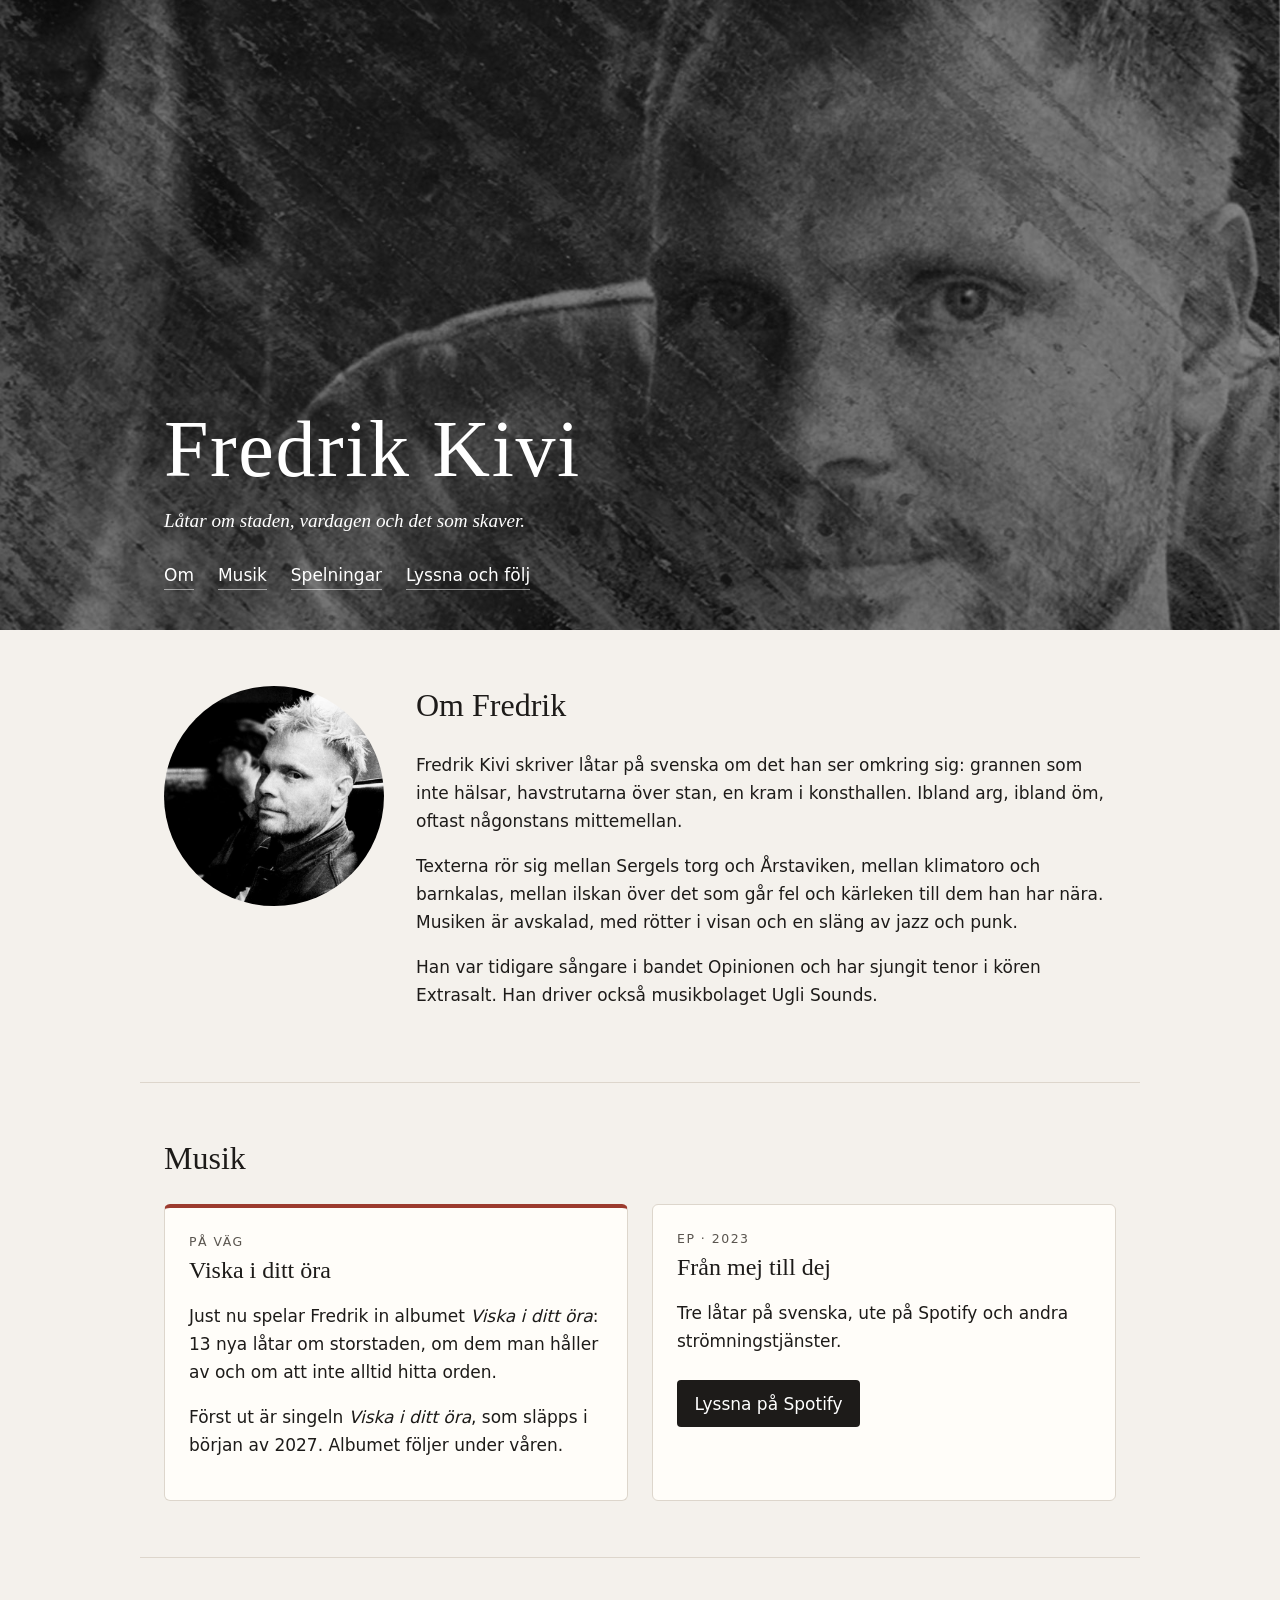
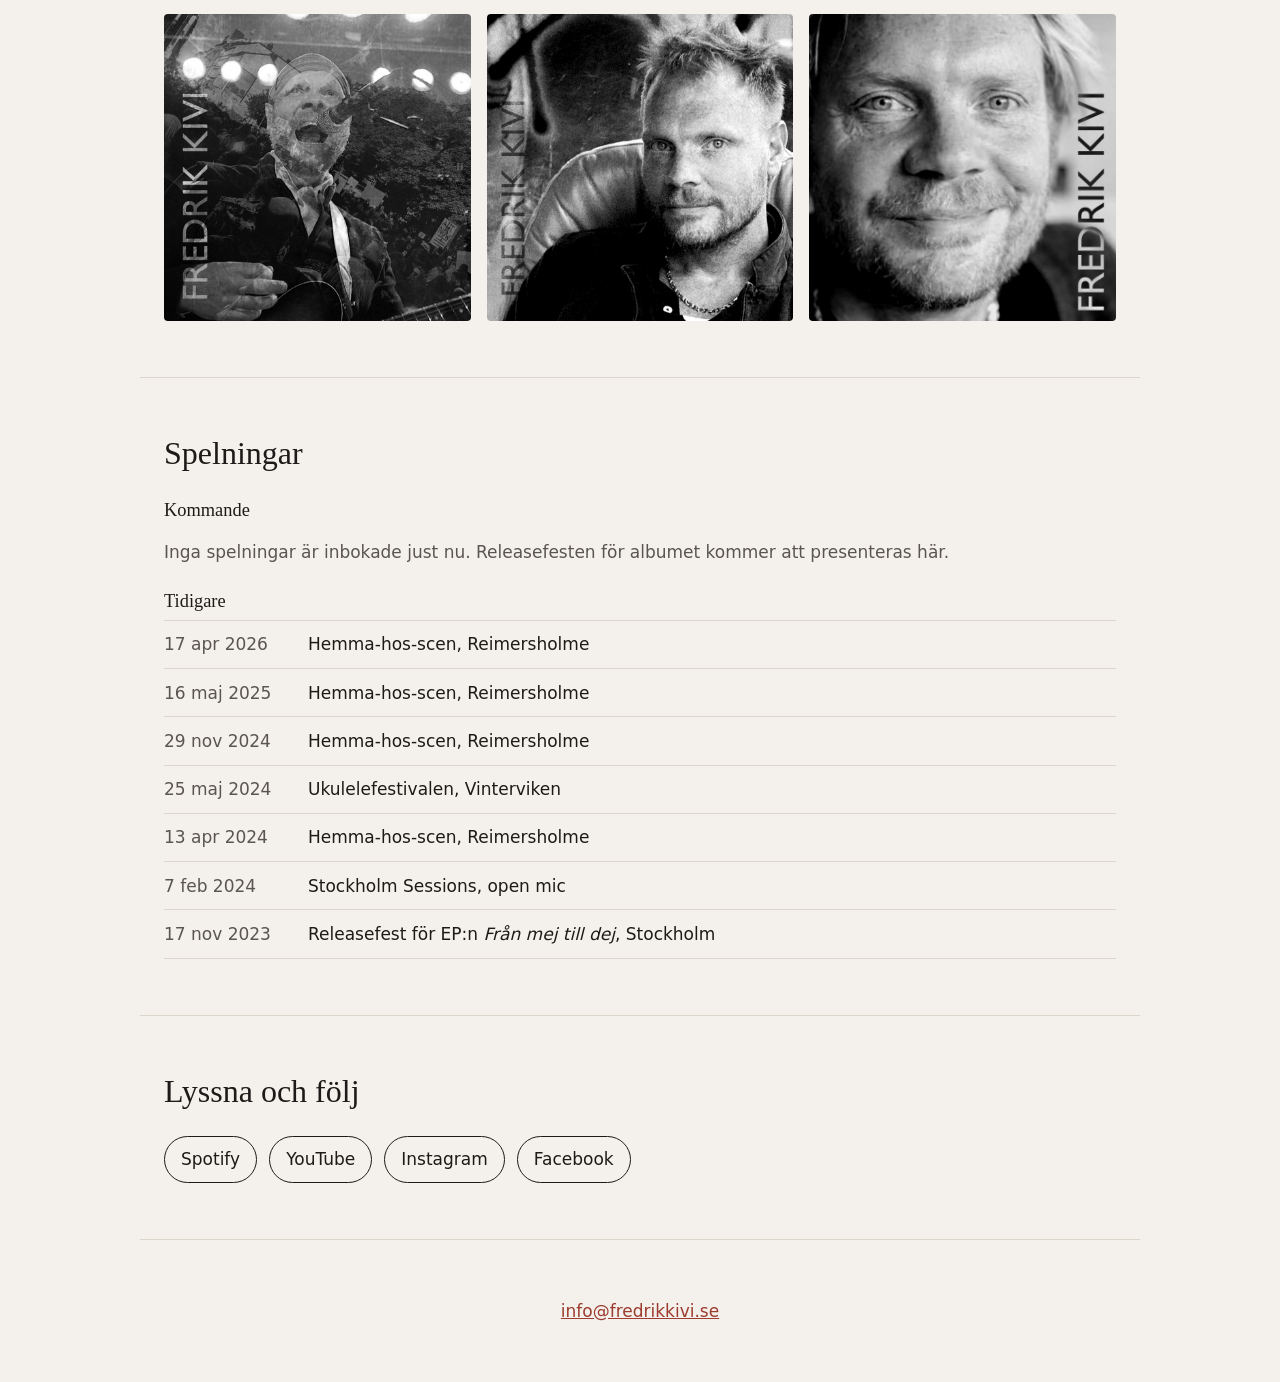
==== index.html @ 00a361bf "Lägg till tidigare spelningar Co-Authored-By: Claude Opus 5.5 <noreply@anthropic.com> Claude-Session" ====
<!DOCTYPE html>
<html lang="sv">
<head>
  <meta charset="utf-8">
  <meta name="viewport" content="width=device-width, initial-scale=1">
  <title>Fredrik Kivi – sångare och låtskrivare</title>
  <meta name="description" content="Fredrik Kivi skriver låtar på svenska om staden, vardagen och det som skaver. Avskalad musik med rötter i visan och en släng av jazz och punk.">
  <meta property="og:title" content="Fredrik Kivi">
  <meta property="og:description" content="Låtar om staden, vardagen och det som skaver.">
  <meta property="og:image" content="https://www.fredrikkivi.se/img/portratt.jpg">
  <meta property="og:url" content="https://www.fredrikkivi.se/">
  <link rel="icon" href="favicon.ico">
  <link rel="apple-touch-icon" href="apple-icon.png">
  <link rel="stylesheet" href="style.css">
</head>
<body>
  <a class="skip" href="#om">Hoppa till innehållet</a>

  <header class="hero">
    <img class="hero__bg" src="img/hero.jpg" alt="" aria-hidden="true">
    <div class="hero__inner">
      <h1>Fredrik Kivi</h1>
      <p class="hero__tag">Låtar om staden, vardagen och det som skaver.</p>
      <nav aria-label="Huvudmeny">
        <a href="#om">Om</a>
        <a href="#musik">Musik</a>
        <a href="#spelningar">Spelningar</a>
        <a href="#folj">Lyssna och följ</a>
      </nav>
    </div>
  </header>

  <main>
    <section id="om" class="section about">
      <img class="about__img" src="img/portratt.jpg" alt="Svartvitt porträtt av Fredrik Kivi som tittar in i kameran" width="600" height="600" loading="lazy">
      <div>
        <h2>Om Fredrik</h2>
        <p>Fredrik Kivi skriver låtar på svenska om det han ser omkring sig: grannen som inte hälsar, havstrutarna över stan, en kram i konsthallen. Ibland arg, ibland öm, oftast någonstans mittemellan.</p>
        <p>Texterna rör sig mellan Sergels torg och Årstaviken, mellan klimatoro och barnkalas, mellan ilskan över det som går fel och kärleken till dem han har nära. Musiken är avskalad, med rötter i visan och en släng av jazz och punk.</p>
        <p>Han var tidigare sångare i bandet Opinionen och har sjungit tenor i kören Extrasalt. Han driver också musikbolaget Ugli Sounds.</p>
      </div>
    </section>

    <section id="musik" class="section">
      <h2>Musik</h2>
      <div class="cards">
        <article class="card card--new">
          <p class="card__label">På väg</p>
          <h3>Viska i ditt öra</h3>
          <p>Just nu spelar Fredrik in albumet <em>Viska i ditt öra</em>: 13 nya låtar om storstaden, om dem man håller av och om att inte alltid hitta orden.</p>
          <p>Först ut är singeln <em>Viska i ditt öra</em>, som släpps i början av 2027. Albumet följer under våren.</p>
        </article>
        <article class="card">
          <p class="card__label">EP · 2023</p>
          <h3>Från mej till dej</h3>
          <p>Tre låtar på svenska, ute på Spotify och andra strömningstjänster.</p>
          <a class="button" href="https://open.spotify.com/artist/47bF5fHjrUDraprQSV0ZqG" rel="noopener">Lyssna på Spotify</a>
        </article>
      </div>
    </section>

    <section class="section gallery" aria-label="Bilder">
      <img src="img/live.jpg" alt="Fredrik Kivi sjunger och spelar gitarr på scen under strålkastare" loading="lazy">
      <img src="img/studio.jpg" alt="Fredrik Kivi sitter i en läderfåtölj och ler" loading="lazy">
      <img src="img/narbild.jpg" alt="Närbild av Fredrik Kivi som ler" loading="lazy">
    </section>

    <section id="spelningar" class="section">
      <h2>Spelningar</h2>
      <h3 class="gigs__heading">Kommande</h3>
      <p class="muted">Inga spelningar är inbokade just nu. Releasefesten för albumet kommer att presenteras här.</p>
      <h3 class="gigs__heading">Tidigare</h3>
      <ul class="gigs">
        <li><time datetime="2026-04-17">17 apr 2026</time><span>Hemma-hos-scen, Reimersholme</span></li>
        <li><time datetime="2025-05-16">16 maj 2025</time><span>Hemma-hos-scen, Reimersholme</span></li>
        <li><time datetime="2024-11-29">29 nov 2024</time><span>Hemma-hos-scen, Reimersholme</span></li>
        <li><time datetime="2024-05-25">25 maj 2024</time><span>Ukulelefestivalen, Vinterviken</span></li>
        <li><time datetime="2024-04-13">13 apr 2024</time><span>Hemma-hos-scen, Reimersholme</span></li>
        <li><time datetime="2024-02-07">7 feb 2024</time><span>Stockholm Sessions, open mic</span></li>
        <li><time datetime="2023-11-17">17 nov 2023</time><span>Releasefest för EP:n <em>Från mej till dej</em>, Stockholm</span></li>
      </ul>
    </section>

    <section id="folj" class="section">
      <h2>Lyssna och följ</h2>
      <ul class="links">
        <li><a href="https://open.spotify.com/artist/47bF5fHjrUDraprQSV0ZqG" rel="noopener">Spotify</a></li>
        <li><a href="https://www.youtube.com/@fredrikkivi" rel="noopener">YouTube</a></li>
        <li><a href="https://www.instagram.com/fredrikkiviofficiell/" rel="noopener">Instagram</a></li>
        <li><a href="https://www.facebook.com/fredrikkiviofficiell" rel="noopener">Facebook</a></li>
      </ul>
    </section>
  </main>

  <footer class="footer">
    <p><a href="mailto:info@fredrikkivi.se">info@fredrikkivi.se</a></p>
  </footer>
</body>
</html>
---- style.css ----
:root {
  --bg: #f4f1ec;
  --ink: #1d1b19;
  --muted: #5a554f;
  --accent: #9c3b2e;
  --card: #fffdf9;
  --line: #ddd6cc;
  --serif: Georgia, "Times New Roman", serif;
  --sans: system-ui, -apple-system, "Segoe UI", Roboto, sans-serif;
}

* { box-sizing: border-box; }

html { scroll-behavior: smooth; }

body {
  margin: 0;
  background: var(--bg);
  color: var(--ink);
  font-family: var(--sans);
  font-size: 1.0625rem;
  line-height: 1.65;
}

img { max-width: 100%; display: block; }

a { color: var(--accent); }
a:focus-visible { outline: 3px solid var(--accent); outline-offset: 3px; }

.skip {
  position: absolute;
  left: -999px;
}
.skip:focus { left: 1rem; top: 1rem; background: var(--card); padding: .5rem 1rem; z-index: 10; }

h1, h2, h3 { font-family: var(--serif); font-weight: normal; line-height: 1.2; }

/* Hero */
.hero {
  position: relative;
  min-height: 70vh;
  display: flex;
  align-items: flex-end;
  color: #fff;
  overflow: hidden;
  background: #222;
}
.hero__bg {
  position: absolute;
  inset: 0;
  width: 100%;
  height: 100%;
  object-fit: cover;
  object-position: 70% 30%;
  filter: grayscale(1) brightness(.55);
}
.hero__inner {
  position: relative;
  width: min(1000px, 100%);
  margin: 0 auto;
  padding: 3rem 1.5rem 2.5rem;
}
.hero h1 { font-size: clamp(2.6rem, 8vw, 5rem); margin: 0; letter-spacing: .02em; }
.hero__tag { font-family: var(--serif); font-style: italic; font-size: 1.2rem; max-width: 34rem; margin: .5rem 0 1.5rem; }
.hero nav { display: flex; flex-wrap: wrap; gap: .5rem 1.5rem; }
.hero nav a { color: #fff; text-decoration: none; border-bottom: 1px solid rgba(255,255,255,.5); }
.hero nav a:hover { border-color: #fff; }

/* Sections */
.section {
  width: min(1000px, 100%);
  margin: 0 auto;
  padding: 3.5rem 1.5rem;
  border-bottom: 1px solid var(--line);
}
.section h2 { font-size: 2rem; margin-top: 0; }

.about { display: grid; gap: 2rem; align-items: start; }
.about__img { width: 220px; height: auto; aspect-ratio: 1; object-fit: cover; border-radius: 50%; filter: grayscale(1); }
@media (min-width: 720px) {
  .about { grid-template-columns: 220px 1fr; }
}

.cards { display: grid; gap: 1.5rem; }
@media (min-width: 720px) { .cards { grid-template-columns: 1fr 1fr; } }
.card {
  background: var(--card);
  border: 1px solid var(--line);
  border-radius: 6px;
  padding: 1.5rem;
}
.card--new { border-top: 4px solid var(--accent); }
.card h3 { font-size: 1.5rem; margin: .2rem 0 .8rem; }
.card__label { text-transform: uppercase; letter-spacing: .12em; font-size: .78rem; color: var(--muted); margin: 0; }

.button {
  display: inline-block;
  margin-top: .5rem;
  padding: .6rem 1.1rem;
  background: var(--ink);
  color: #fff;
  text-decoration: none;
  border-radius: 4px;
}
.button:hover { background: var(--accent); }

.gallery { display: grid; grid-template-columns: repeat(auto-fit, minmax(220px, 1fr)); gap: 1rem; }
.gallery img { width: 100%; aspect-ratio: 1; object-fit: cover; filter: grayscale(1); border-radius: 4px; }

.muted { color: var(--muted); }

.gigs__heading { font-size: 1.15rem; margin: 1.5rem 0 .5rem; }
.gigs { list-style: none; padding: 0; margin: 0; }
.gigs li {
  display: grid;
  grid-template-columns: 8rem 1fr;
  gap: 1rem;
  padding: .6rem 0;
  border-top: 1px solid var(--line);
}
.gigs li:last-child { border-bottom: 1px solid var(--line); }
.gigs time { color: var(--muted); font-variant-numeric: tabular-nums; }
@media (max-width: 480px) {
  .gigs li { grid-template-columns: 1fr; gap: .1rem; }
}

.links { list-style: none; padding: 0; margin: 0; display: flex; flex-wrap: wrap; gap: .75rem; }
.links a {
  display: inline-block;
  padding: .5rem 1rem;
  border: 1px solid var(--ink);
  border-radius: 999px;
  color: var(--ink);
  text-decoration: none;
}
.links a:hover { background: var(--ink); color: #fff; }

.footer { text-align: center; padding: 2.5rem 1.5rem; color: var(--muted); }
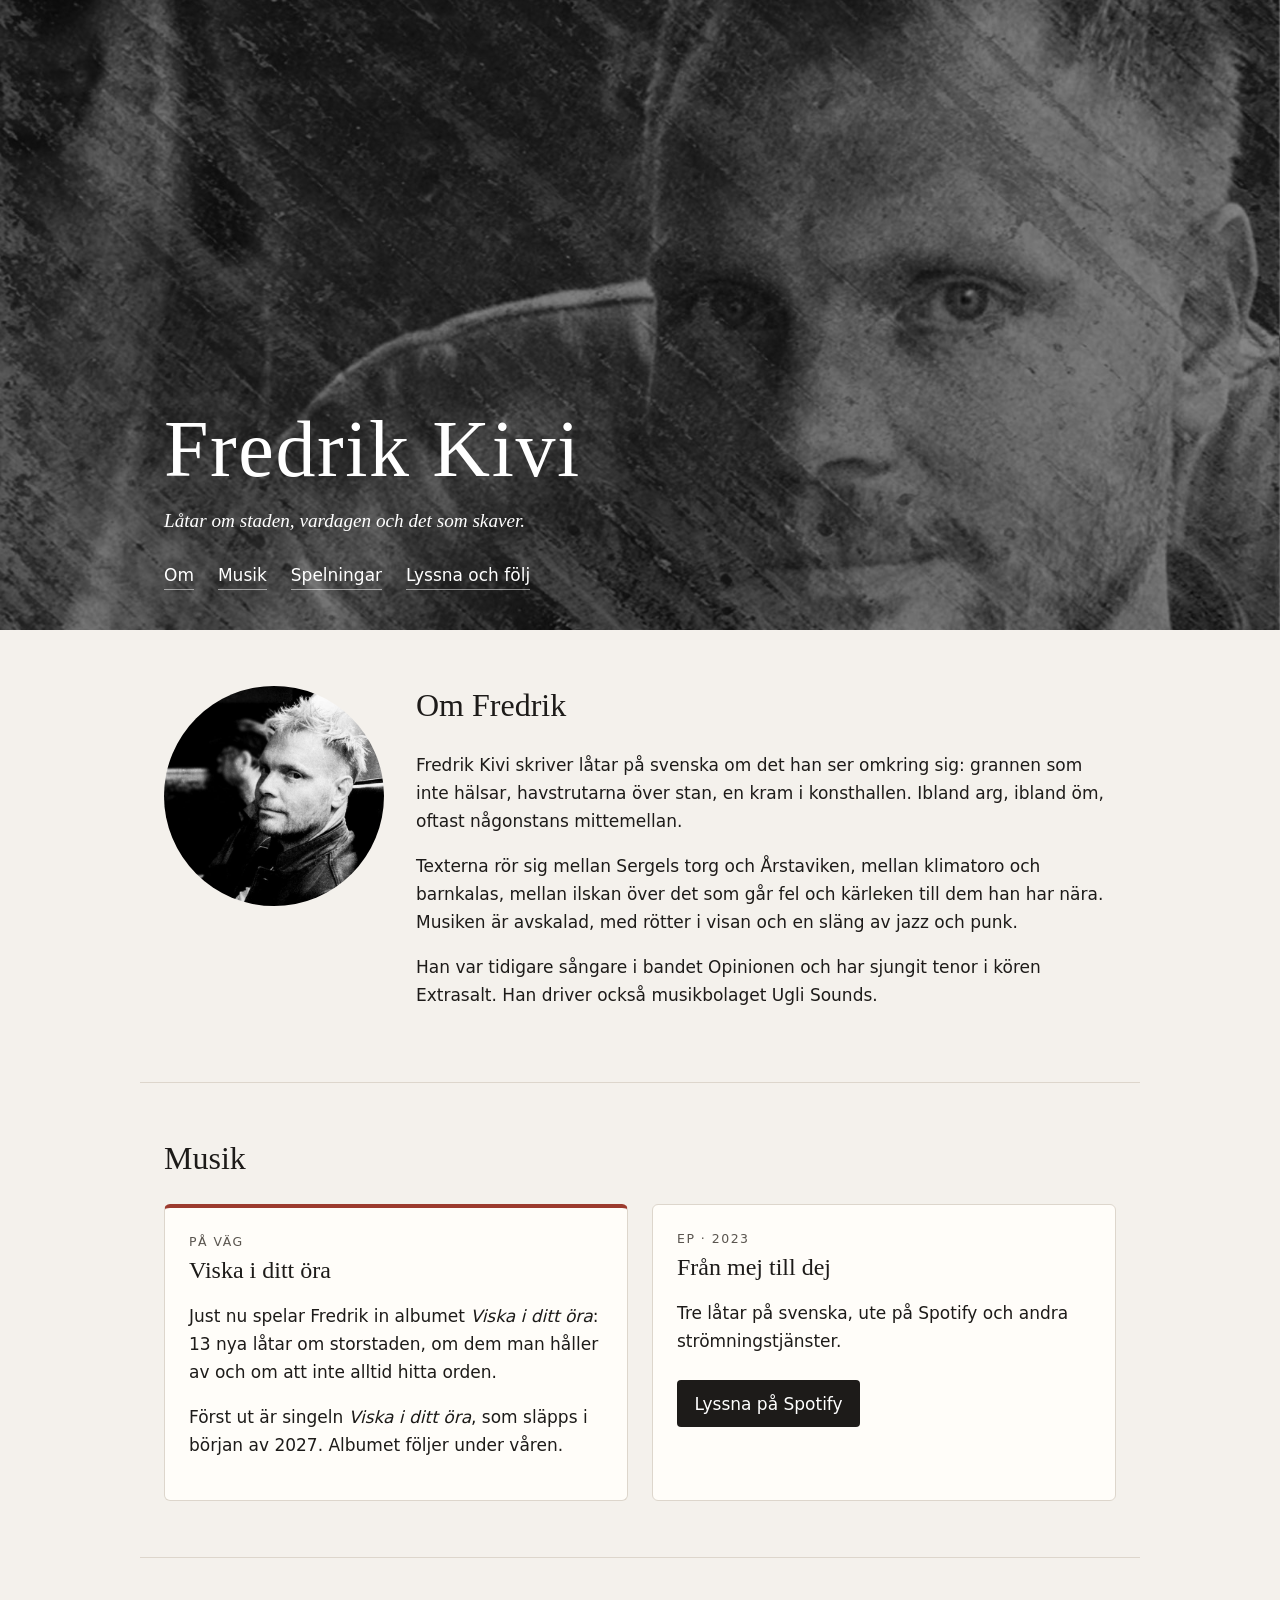
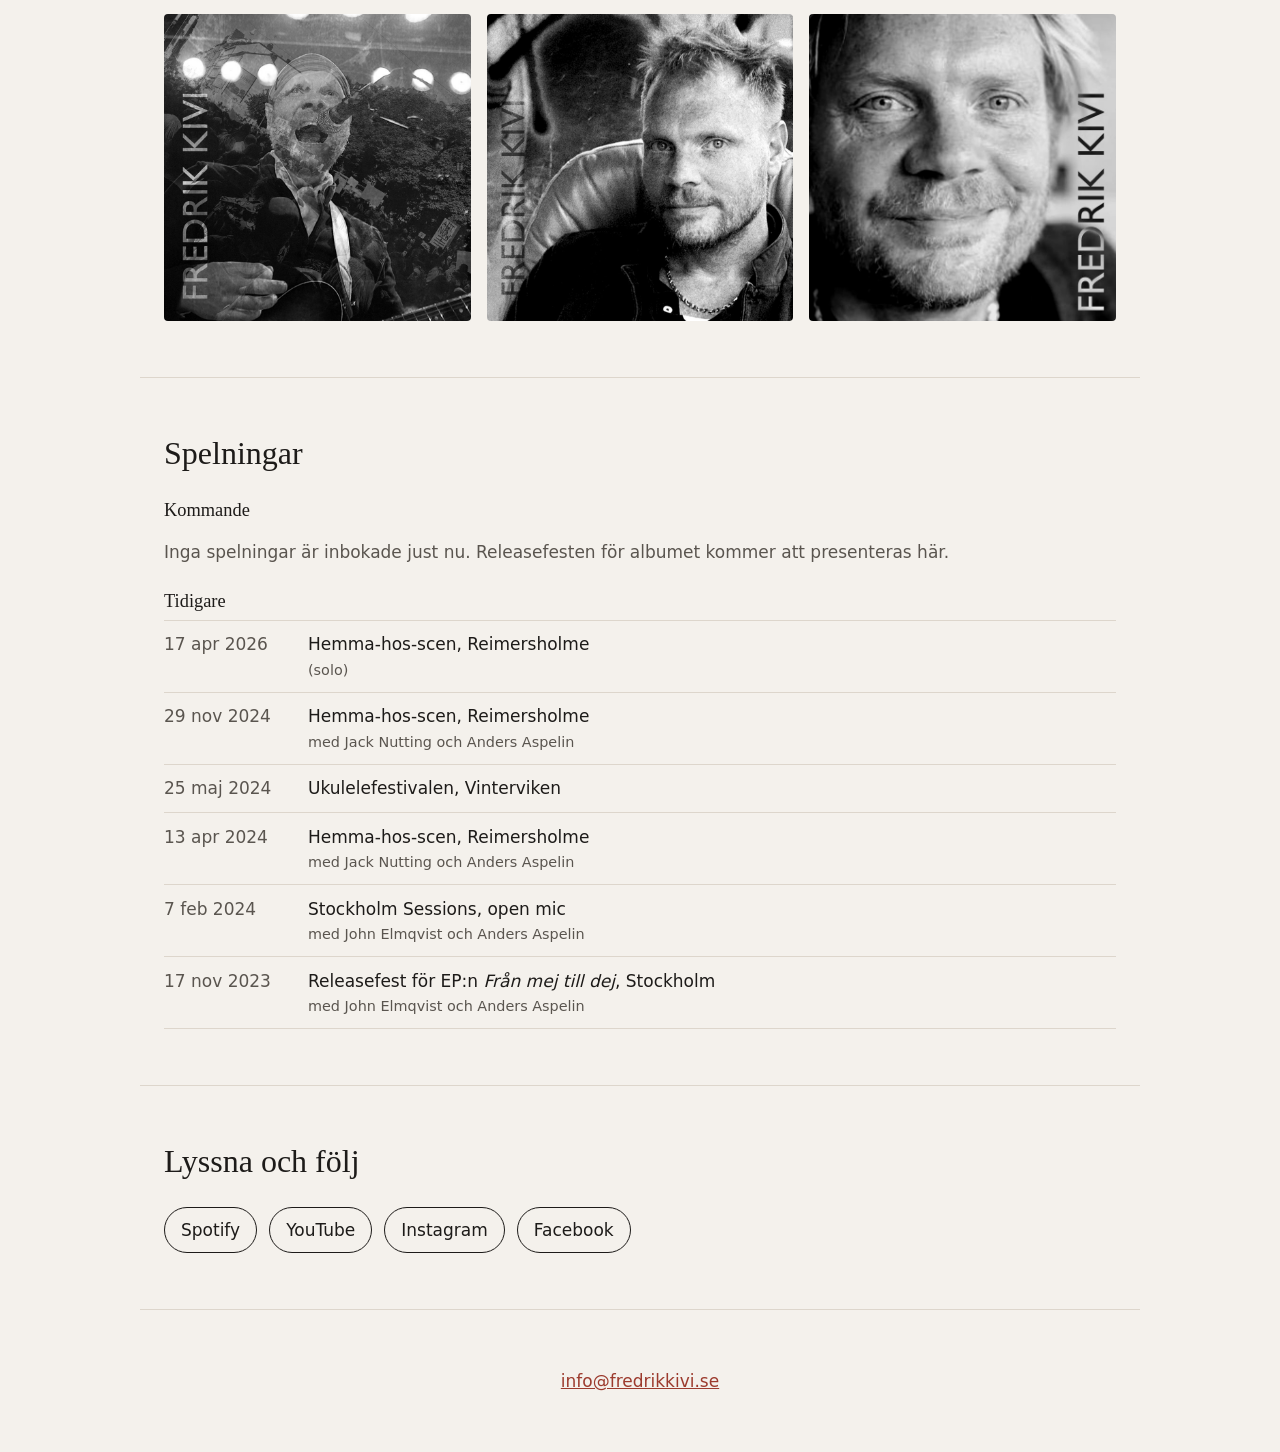
==== commit 847095b6: "Lägg till medverkande musiker och ta bort 16 maj 2025 Co-Authored-By: Claude Opus 5.5 <noreply@anthr" ====
--- a/index.html
+++ b/index.html
@@ -71,13 +71,12 @@
       <p class="muted">Inga spelningar är inbokade just nu. Releasefesten för albumet kommer att presenteras här.</p>
       <h3 class="gigs__heading">Tidigare</h3>
       <ul class="gigs">
-        <li><time datetime="2026-04-17">17 apr 2026</time><span>Hemma-hos-scen, Reimersholme</span></li>
-        <li><time datetime="2025-05-16">16 maj 2025</time><span>Hemma-hos-scen, Reimersholme</span></li>
-        <li><time datetime="2024-11-29">29 nov 2024</time><span>Hemma-hos-scen, Reimersholme</span></li>
+        <li><time datetime="2026-04-17">17 apr 2026</time><span>Hemma-hos-scen, Reimersholme <small>(solo)</small></span></li>
+        <li><time datetime="2024-11-29">29 nov 2024</time><span>Hemma-hos-scen, Reimersholme <small>med Jack Nutting och Anders Aspelin</small></span></li>
         <li><time datetime="2024-05-25">25 maj 2024</time><span>Ukulelefestivalen, Vinterviken</span></li>
-        <li><time datetime="2024-04-13">13 apr 2024</time><span>Hemma-hos-scen, Reimersholme</span></li>
-        <li><time datetime="2024-02-07">7 feb 2024</time><span>Stockholm Sessions, open mic</span></li>
-        <li><time datetime="2023-11-17">17 nov 2023</time><span>Releasefest för EP:n <em>Från mej till dej</em>, Stockholm</span></li>
+        <li><time datetime="2024-04-13">13 apr 2024</time><span>Hemma-hos-scen, Reimersholme <small>med Jack Nutting och Anders Aspelin</small></span></li>
+        <li><time datetime="2024-02-07">7 feb 2024</time><span>Stockholm Sessions, open mic <small>med John Elmqvist och Anders Aspelin</small></span></li>
+        <li><time datetime="2023-11-17">17 nov 2023</time><span>Releasefest för EP:n <em>Från mej till dej</em>, Stockholm <small>med John Elmqvist och Anders Aspelin</small></span></li>
       </ul>
     </section>
 
--- a/style.css
+++ b/style.css
@@ -136,3 +136,4 @@
 .links a:hover { background: var(--ink); color: #fff; }
 
 .footer { text-align: center; padding: 2.5rem 1.5rem; color: var(--muted); }
+.gigs small { display: block; color: var(--muted); font-size: .9rem; }
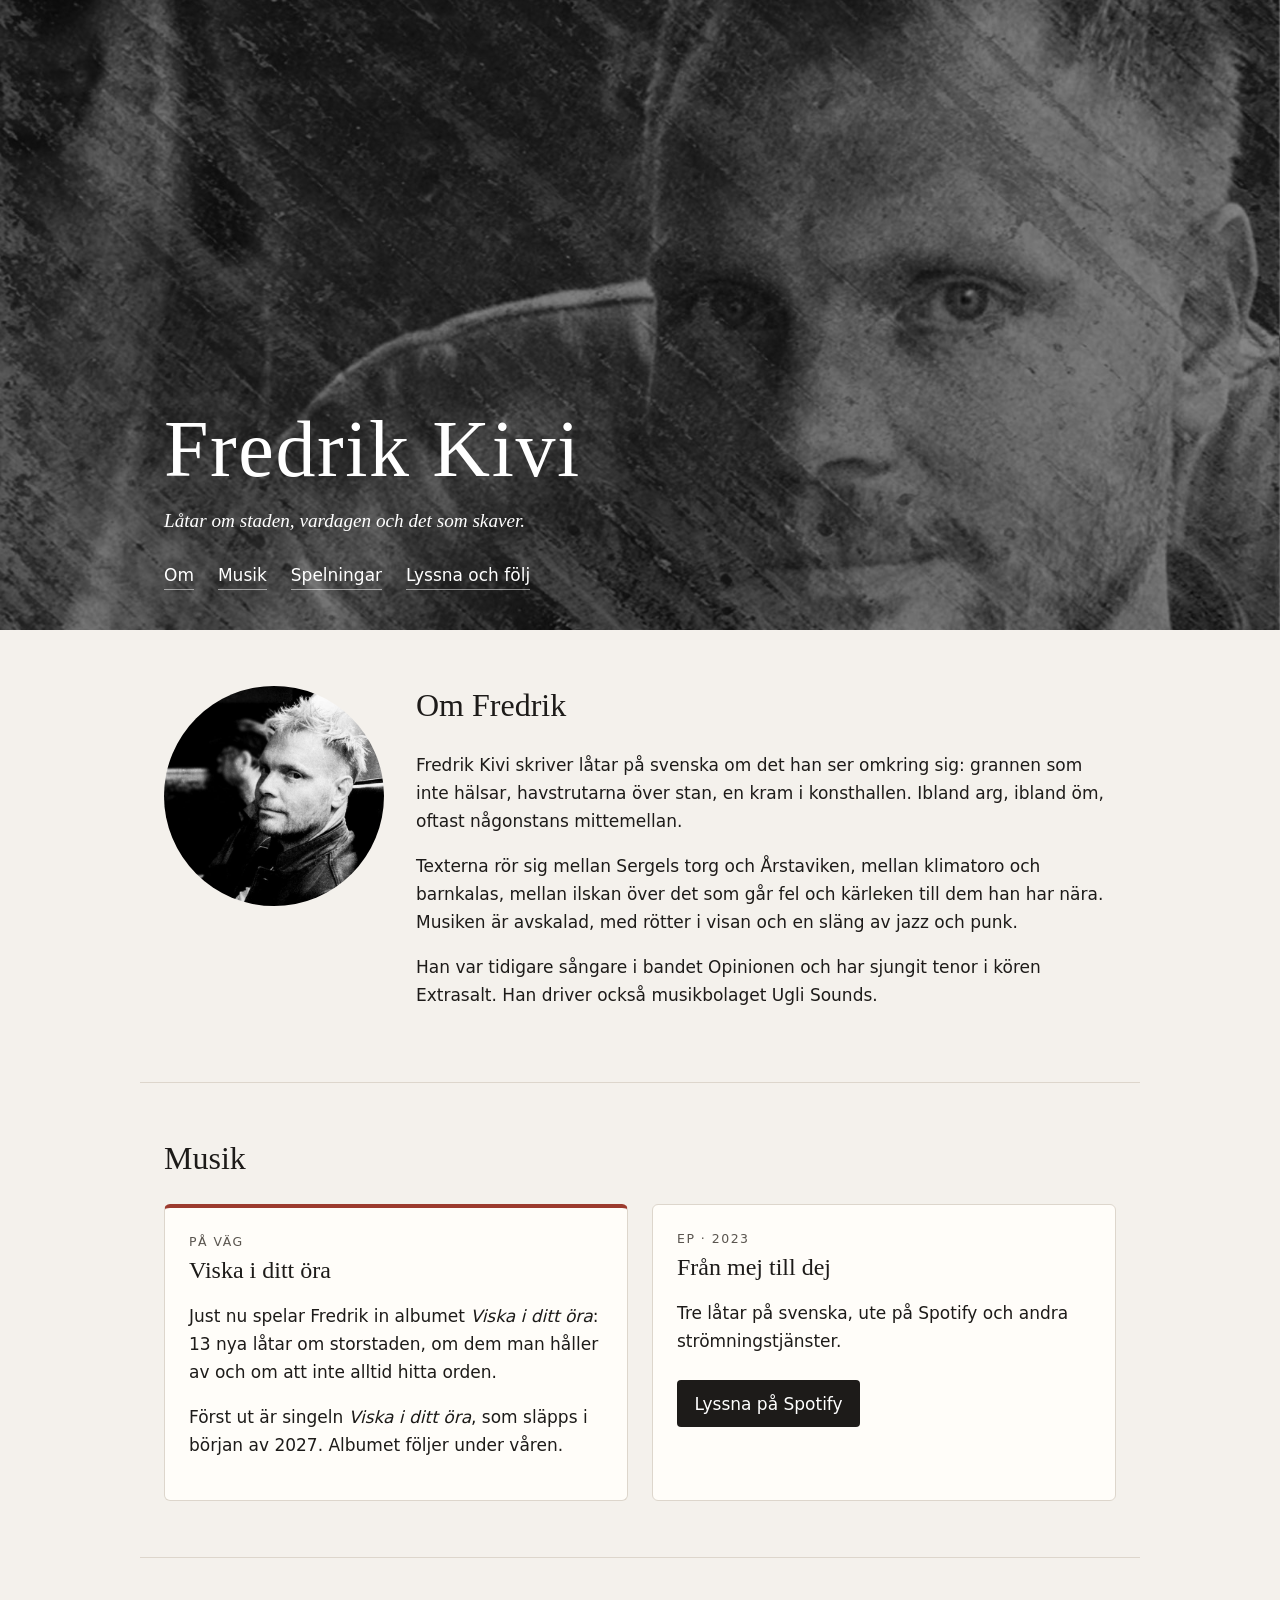
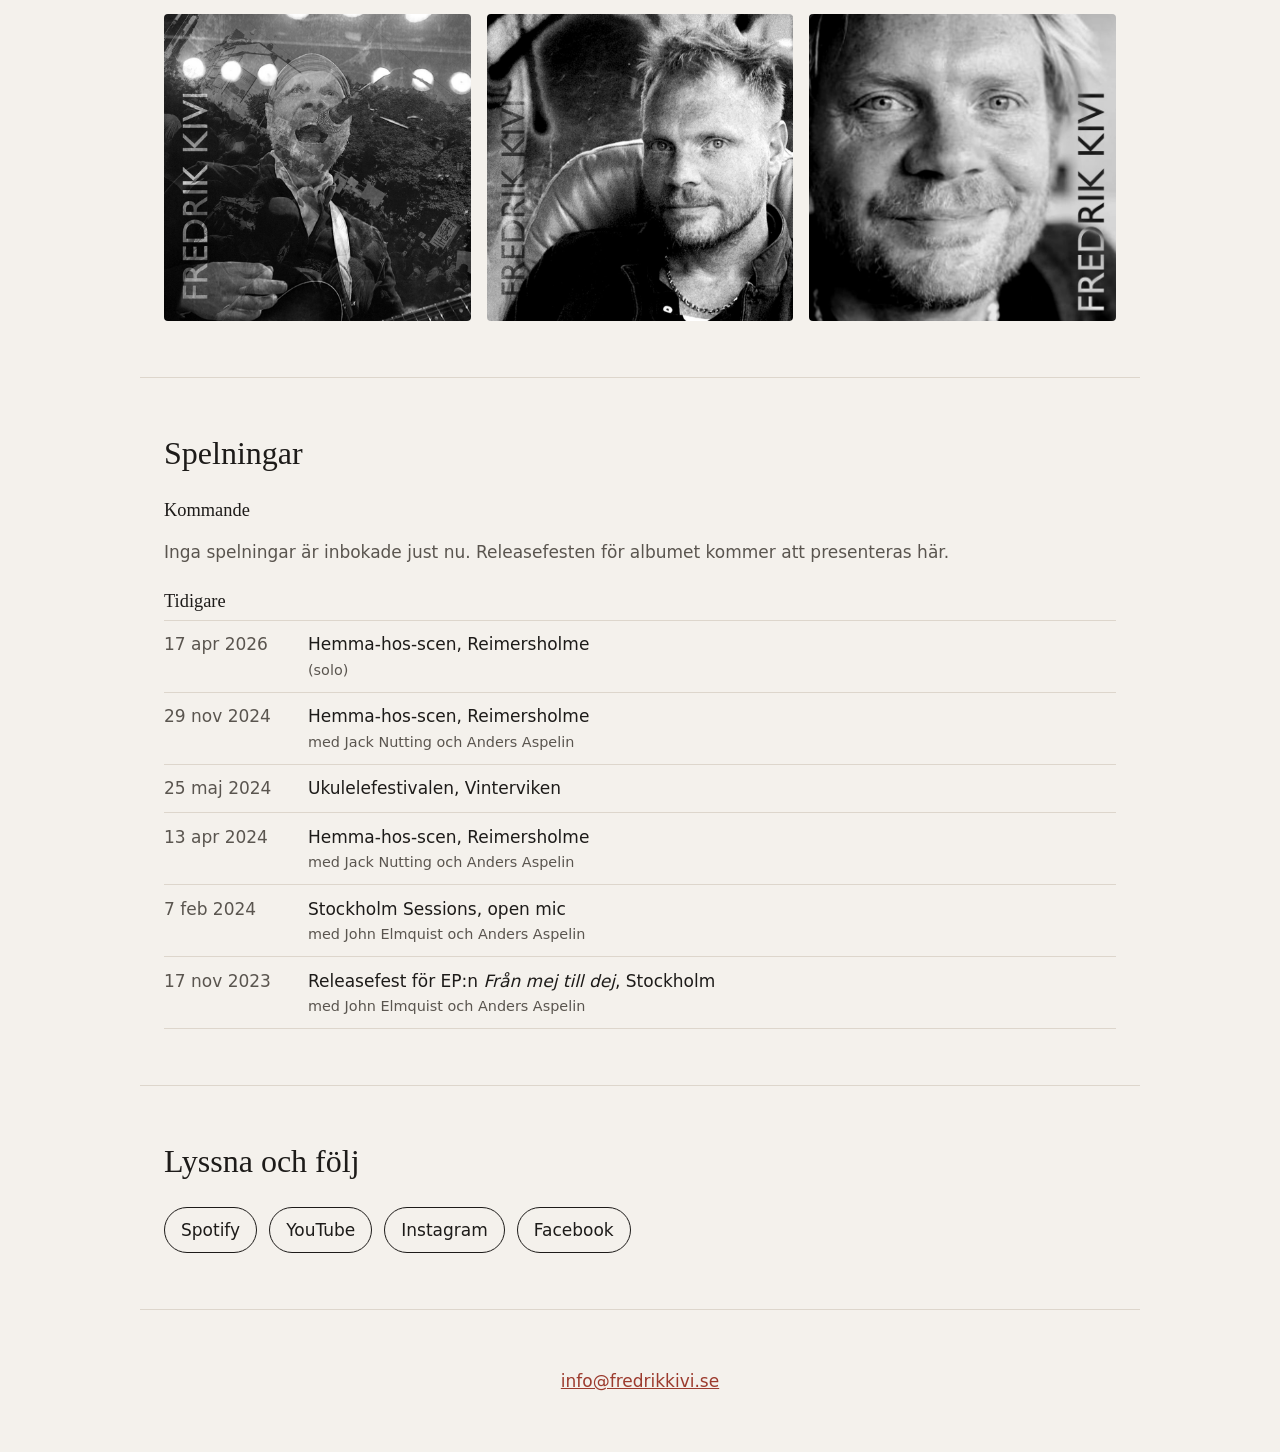
==== commit f558b3cc: "Rätta stavningen till John Elmquist Co-Authored-By: Claude Opus 5.5 <noreply@anthropic.com> Claude-S" ====
--- a/index.html
+++ b/index.html
@@ -75,8 +75,8 @@
         <li><time datetime="2024-11-29">29 nov 2024</time><span>Hemma-hos-scen, Reimersholme <small>med Jack Nutting och Anders Aspelin</small></span></li>
         <li><time datetime="2024-05-25">25 maj 2024</time><span>Ukulelefestivalen, Vinterviken</span></li>
         <li><time datetime="2024-04-13">13 apr 2024</time><span>Hemma-hos-scen, Reimersholme <small>med Jack Nutting och Anders Aspelin</small></span></li>
-        <li><time datetime="2024-02-07">7 feb 2024</time><span>Stockholm Sessions, open mic <small>med John Elmqvist och Anders Aspelin</small></span></li>
-        <li><time datetime="2023-11-17">17 nov 2023</time><span>Releasefest för EP:n <em>Från mej till dej</em>, Stockholm <small>med John Elmqvist och Anders Aspelin</small></span></li>
+        <li><time datetime="2024-02-07">7 feb 2024</time><span>Stockholm Sessions, open mic <small>med John Elmquist och Anders Aspelin</small></span></li>
+        <li><time datetime="2023-11-17">17 nov 2023</time><span>Releasefest för EP:n <em>Från mej till dej</em>, Stockholm <small>med John Elmquist och Anders Aspelin</small></span></li>
       </ul>
     </section>
 
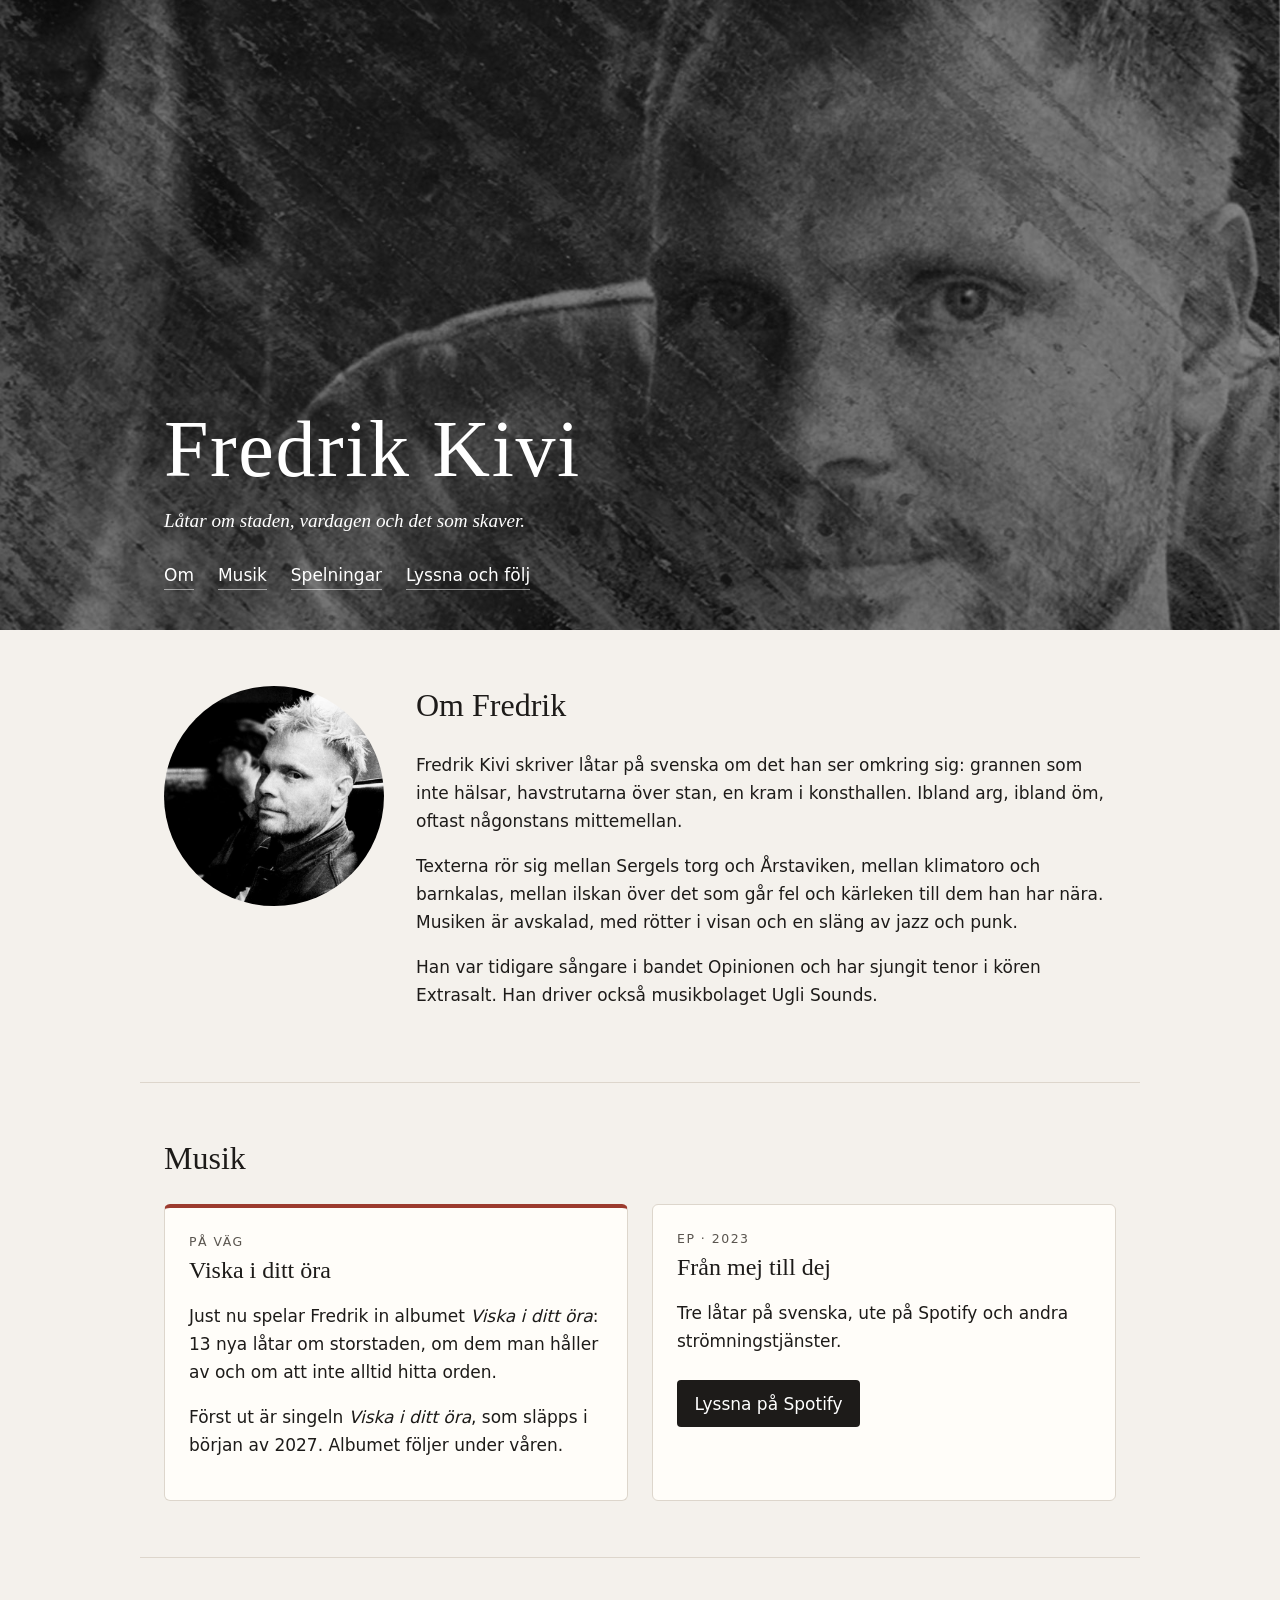
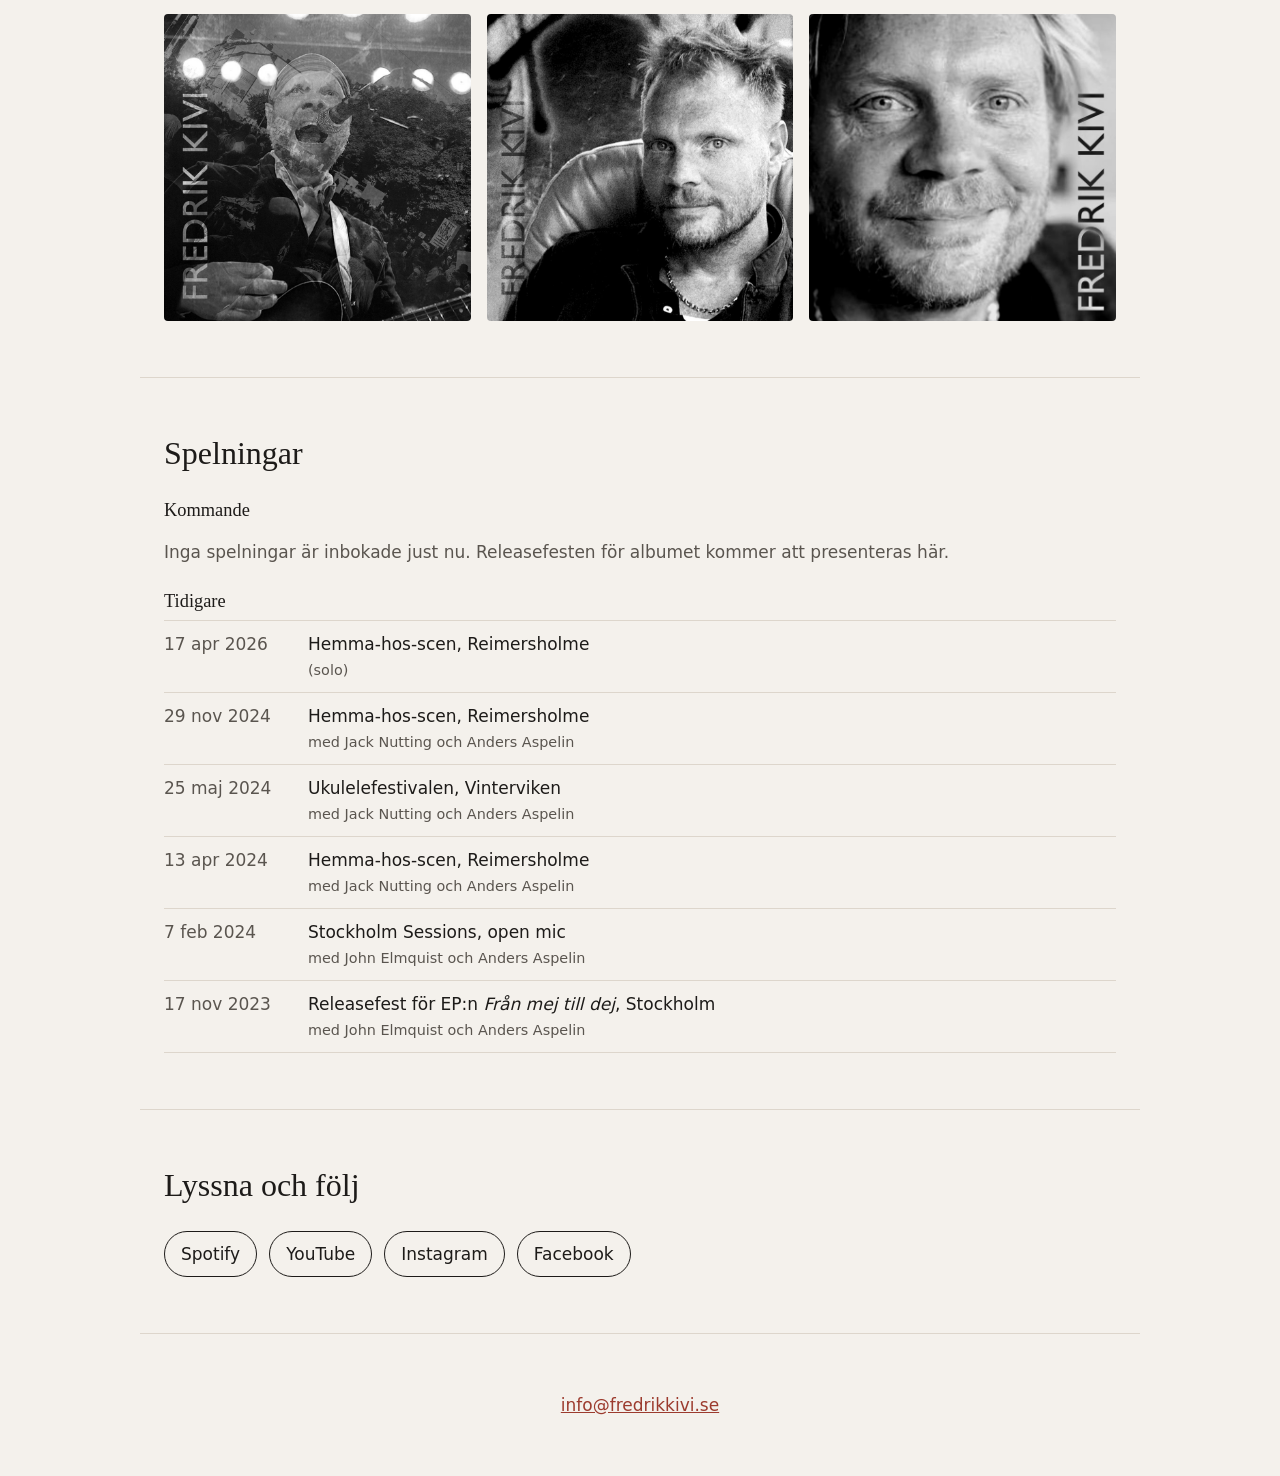
==== commit 57314d24: "Lägg till medverkande på Ukulelefestivalen Co-Authored-By: Claude Opus 5.5 <noreply@anthropic.com> C" ====
--- a/index.html
+++ b/index.html
@@ -73,7 +73,7 @@
       <ul class="gigs">
         <li><time datetime="2026-04-17">17 apr 2026</time><span>Hemma-hos-scen, Reimersholme <small>(solo)</small></span></li>
         <li><time datetime="2024-11-29">29 nov 2024</time><span>Hemma-hos-scen, Reimersholme <small>med Jack Nutting och Anders Aspelin</small></span></li>
-        <li><time datetime="2024-05-25">25 maj 2024</time><span>Ukulelefestivalen, Vinterviken</span></li>
+        <li><time datetime="2024-05-25">25 maj 2024</time><span>Ukulelefestivalen, Vinterviken <small>med Jack Nutting och Anders Aspelin</small></span></li>
         <li><time datetime="2024-04-13">13 apr 2024</time><span>Hemma-hos-scen, Reimersholme <small>med Jack Nutting och Anders Aspelin</small></span></li>
         <li><time datetime="2024-02-07">7 feb 2024</time><span>Stockholm Sessions, open mic <small>med John Elmquist och Anders Aspelin</small></span></li>
         <li><time datetime="2023-11-17">17 nov 2023</time><span>Releasefest för EP:n <em>Från mej till dej</em>, Stockholm <small>med John Elmquist och Anders Aspelin</small></span></li>
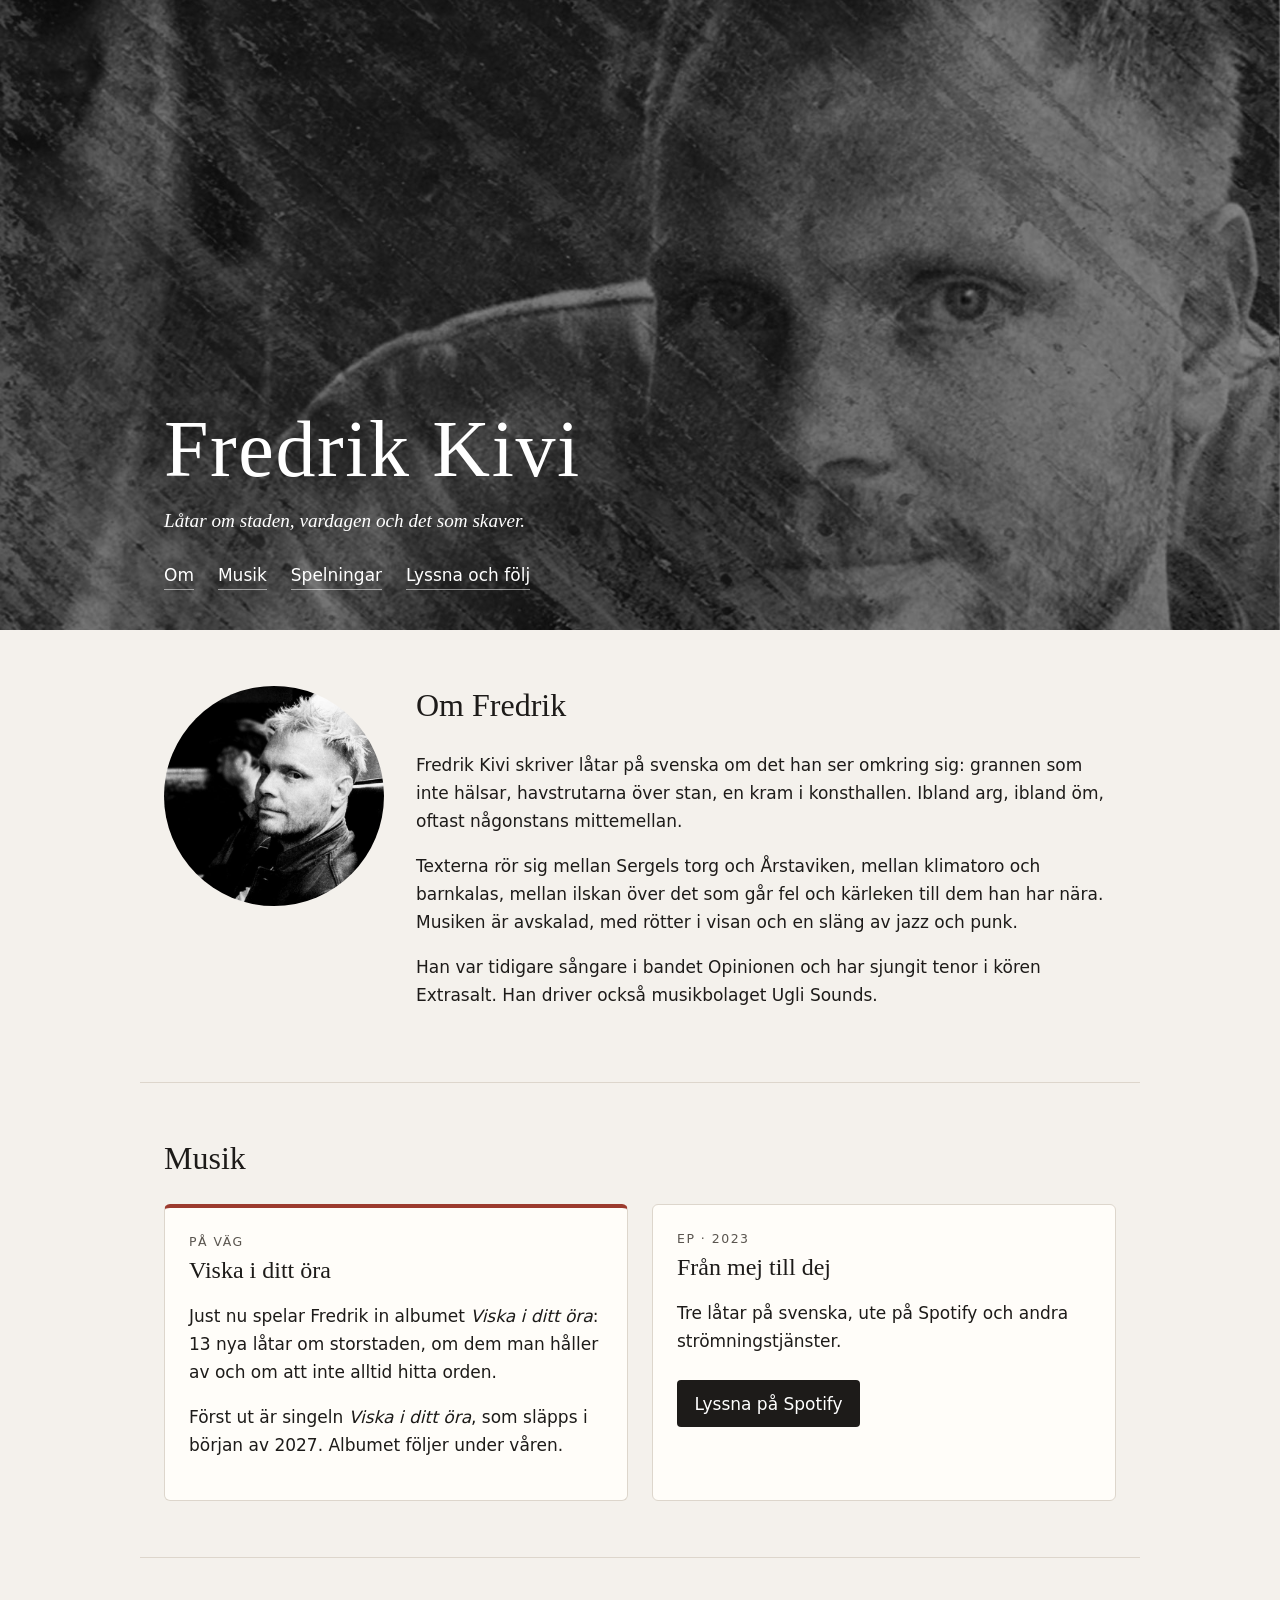
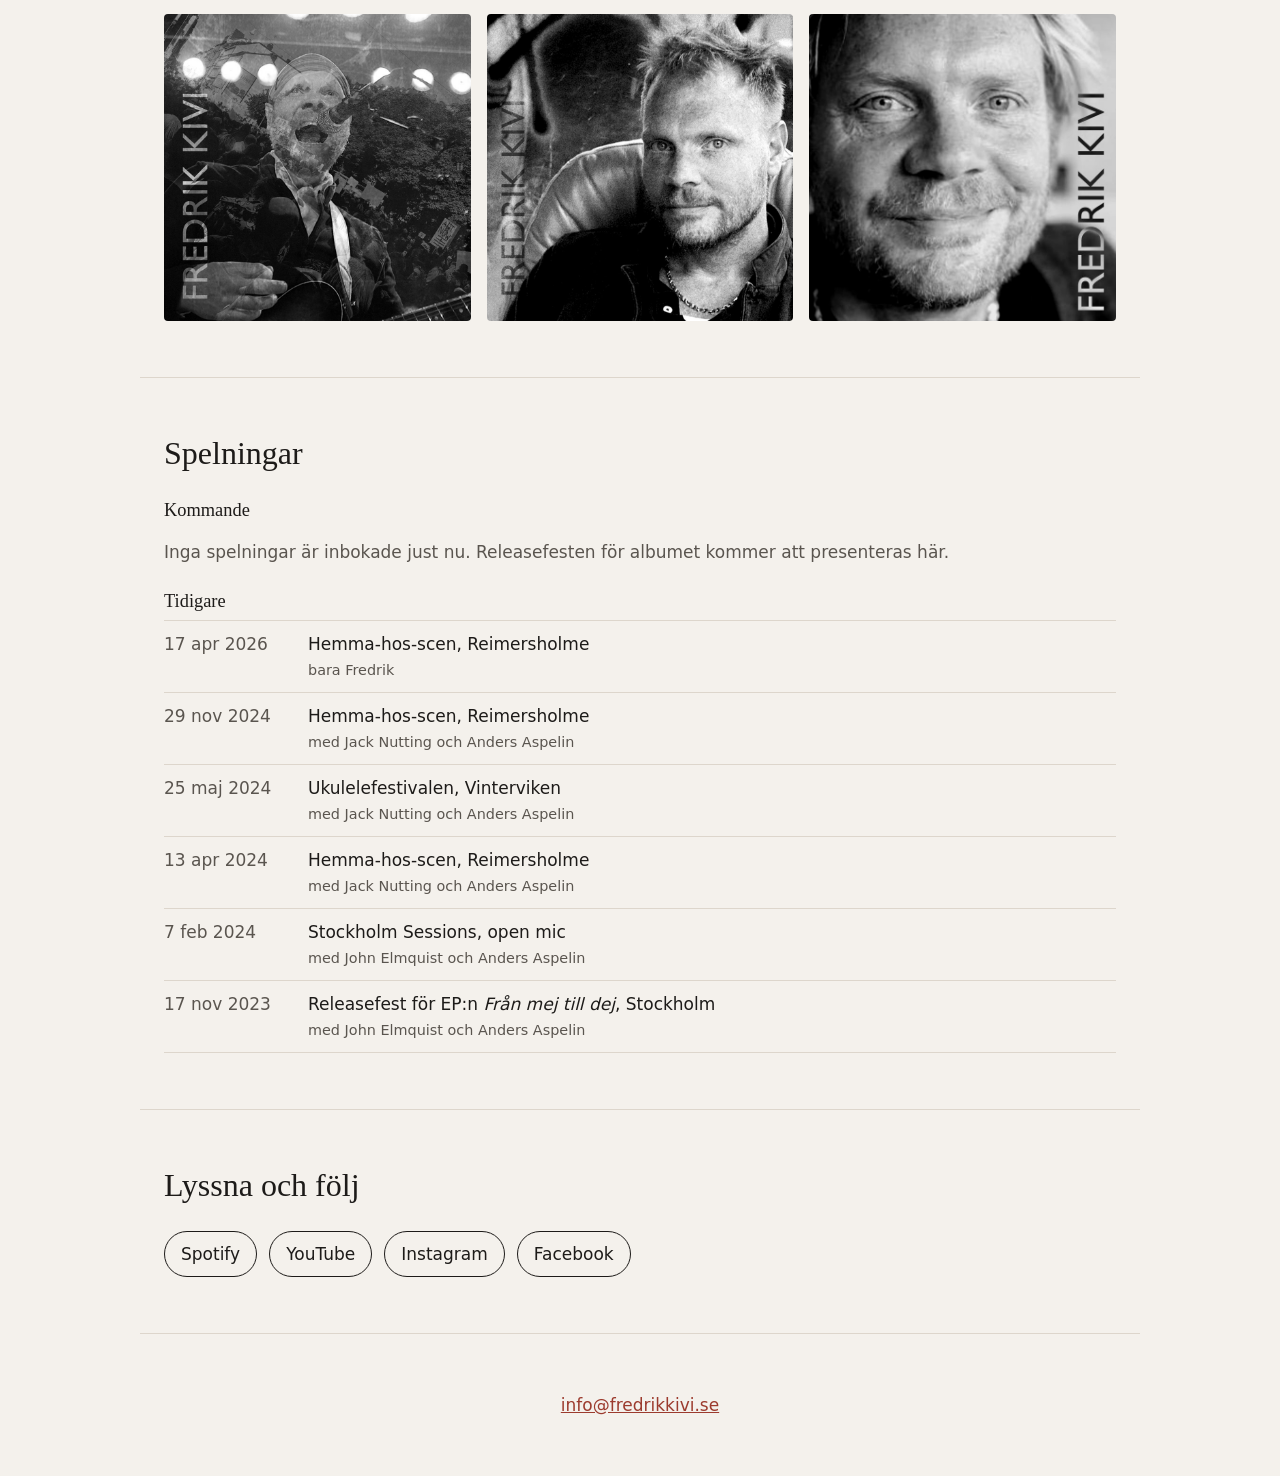
==== commit 23256485: "Byt (solo) mot bara Fredrik Co-Authored-By: Claude Opus 5.5 <noreply@anthropic.com> Claude-Session: " ====
--- a/index.html
+++ b/index.html
@@ -71,7 +71,7 @@
       <p class="muted">Inga spelningar är inbokade just nu. Releasefesten för albumet kommer att presenteras här.</p>
       <h3 class="gigs__heading">Tidigare</h3>
       <ul class="gigs">
-        <li><time datetime="2026-04-17">17 apr 2026</time><span>Hemma-hos-scen, Reimersholme <small>(solo)</small></span></li>
+        <li><time datetime="2026-04-17">17 apr 2026</time><span>Hemma-hos-scen, Reimersholme <small>bara Fredrik</small></span></li>
         <li><time datetime="2024-11-29">29 nov 2024</time><span>Hemma-hos-scen, Reimersholme <small>med Jack Nutting och Anders Aspelin</small></span></li>
         <li><time datetime="2024-05-25">25 maj 2024</time><span>Ukulelefestivalen, Vinterviken <small>med Jack Nutting och Anders Aspelin</small></span></li>
         <li><time datetime="2024-04-13">13 apr 2024</time><span>Hemma-hos-scen, Reimersholme <small>med Jack Nutting och Anders Aspelin</small></span></li>
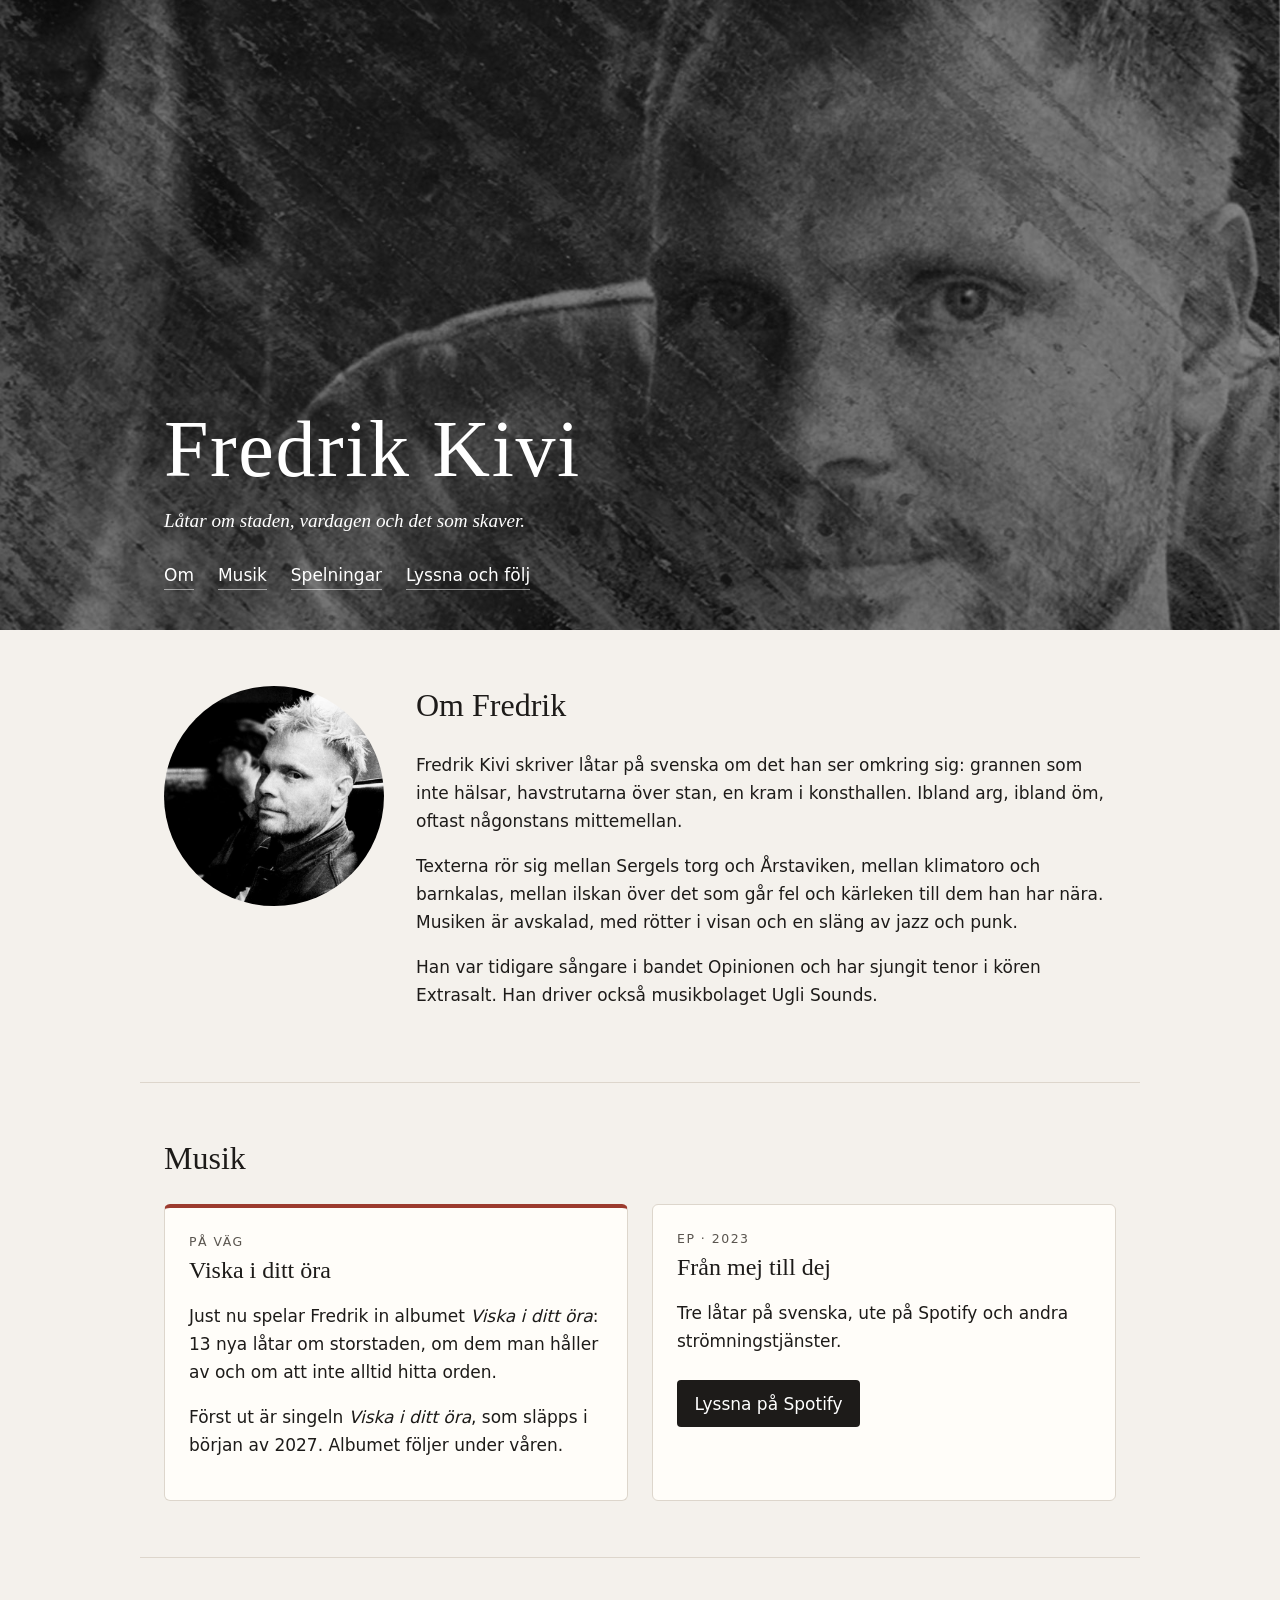
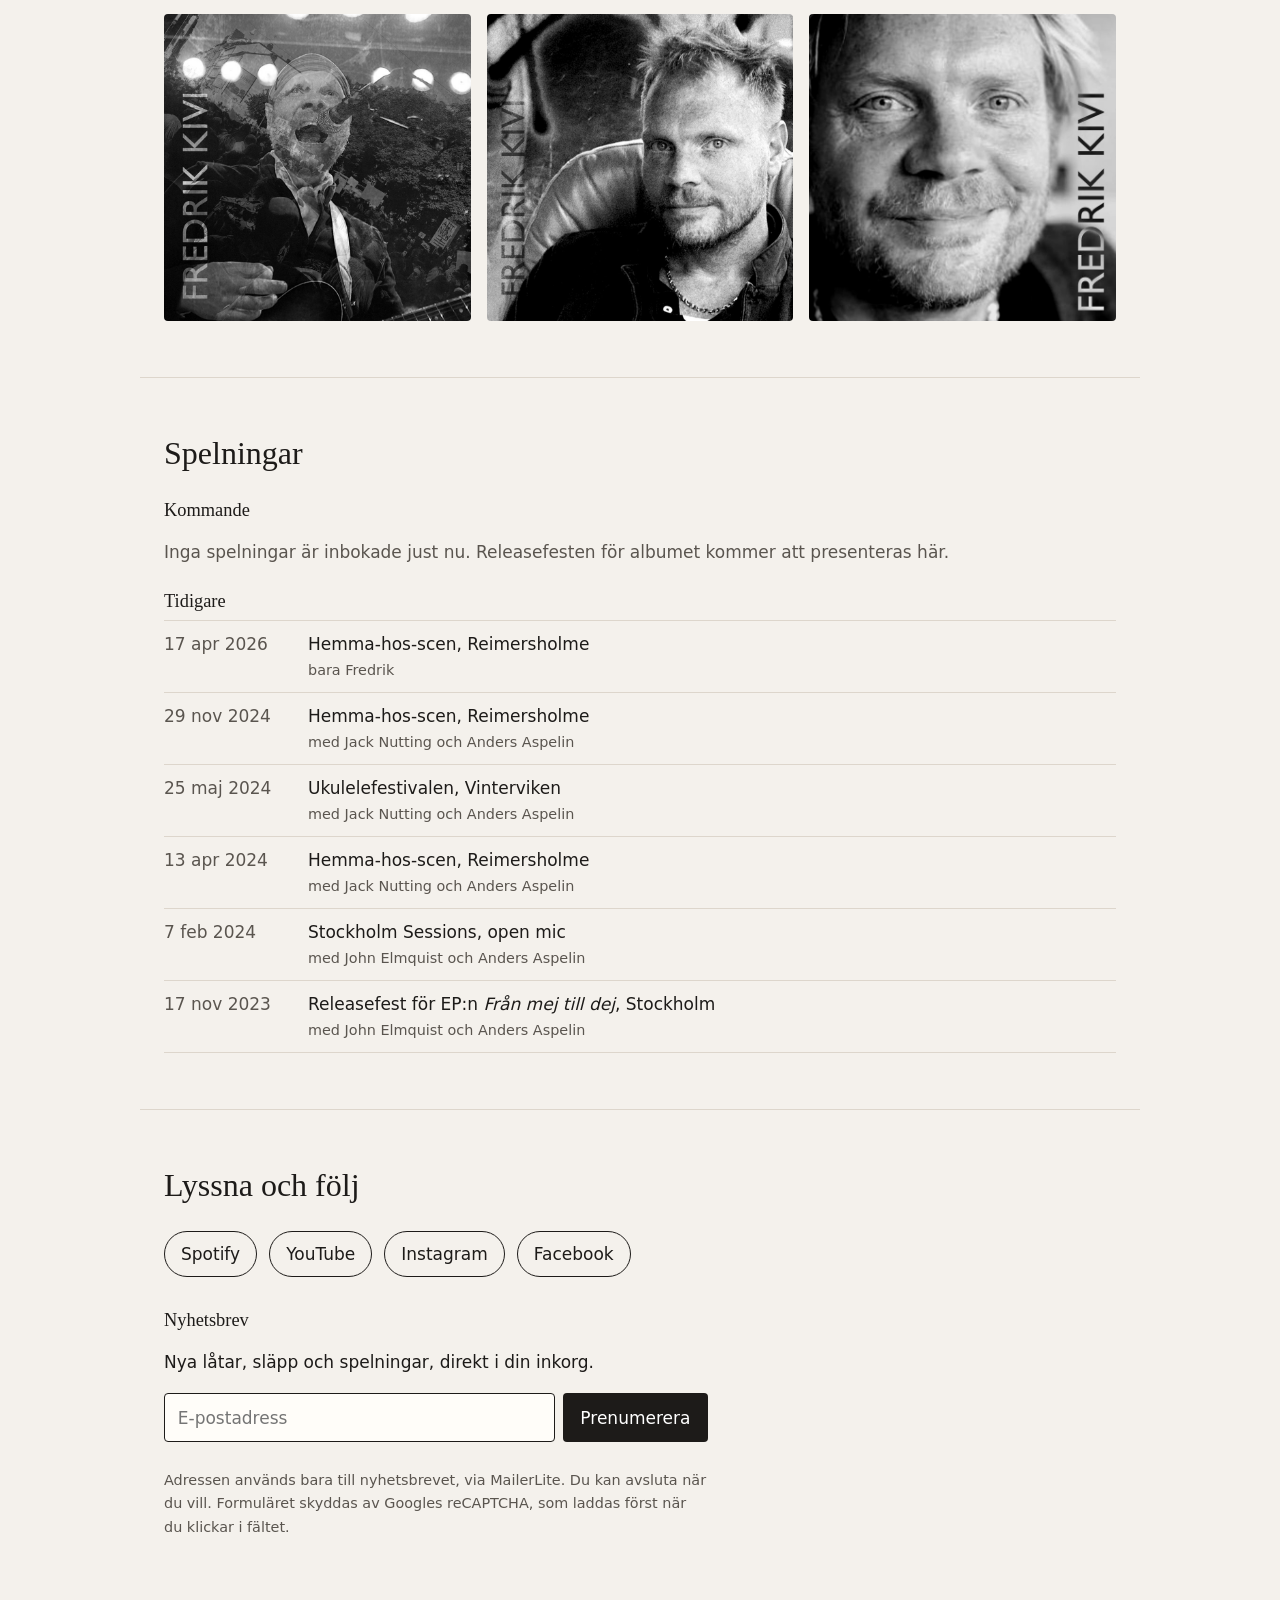
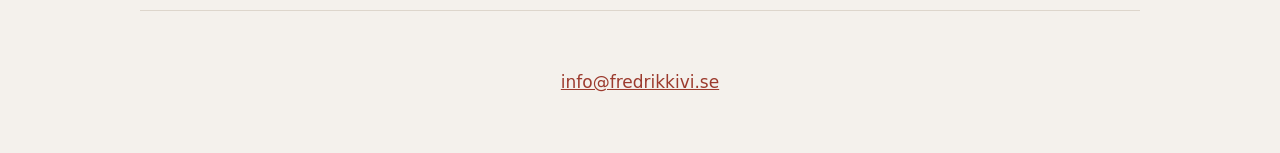
==== commit 9c41ccbb: "Nyhetsbrevsformulär (MailerLite) i Lyssna och följ Co-Authored-By: Claude Opus 5.5 <noreply@anthropi" ====
--- a/index.html
+++ b/index.html
@@ -88,11 +88,54 @@
         <li><a href="https://www.instagram.com/fredrikkiviofficiell/" rel="noopener">Instagram</a></li>
         <li><a href="https://www.facebook.com/fredrikkiviofficiell" rel="noopener">Facebook</a></li>
       </ul>
+
+      <div id="mlb2-48578780" class="newsletter ml-subscribe-form ml-subscribe-form-48578780">
+        <h3 class="gigs__heading">Nyhetsbrev</h3>
+        <div class="row-form">
+          <p>Nya låtar, släpp och spelningar, direkt i din inkorg.</p>
+          <form class="ml-block-form newsletter__form" action="https://assets.mailerlite.com/jsonp/2797867/forms/204220207378466210/subscribe" data-code="" method="post" target="_blank">
+            <label class="newsletter__label" for="nl-email">E-postadress</label>
+            <div class="newsletter__row">
+              <input id="nl-email" type="email" name="fields[email]" placeholder="E-postadress" autocomplete="email" required>
+              <button class="button" type="submit">Prenumerera</button>
+            </div>
+            <div class="g-recaptcha" data-sitekey="6Lf1KHQUAAAAAFNKEX1hdSWCS3mRMv4FlFaNslaD"></div>
+            <input type="hidden" name="ml-submit" value="1">
+            <input type="hidden" name="anticsrf" value="true">
+          </form>
+          <p class="newsletter__note">Adressen används bara till nyhetsbrevet, via MailerLite. Du kan avsluta när du vill. Formuläret skyddas av Googles reCAPTCHA, som laddas först när du klickar i fältet.</p>
+        </div>
+        <div class="row-success" hidden>
+          <p><strong>Tack!</strong> Nu är du med på listan. Vi hörs! /Fredrik</p>
+        </div>
+      </div>
     </section>
   </main>
 
   <footer class="footer">
     <p><a href="mailto:info@fredrikkivi.se">info@fredrikkivi.se</a></p>
   </footer>
+  <script>
+    // MailerLite och reCAPTCHA laddas först när någon vill prenumerera.
+    (function () {
+      var box = document.getElementById('mlb2-48578780');
+      if (!box) return;
+      var loaded = false;
+      function load() {
+        if (loaded) return; loaded = true;
+        ['https://www.google.com/recaptcha/api.js',
+         'https://groot.mailerlite.com/js/w/webforms.min.js?v83147fa8ce2d95cb73ece7f28b469519'
+        ].forEach(function (src) {
+          var s = document.createElement('script'); s.src = src; s.async = true; document.body.appendChild(s);
+        });
+      }
+      box.addEventListener('focusin', load);
+      box.addEventListener('pointerdown', load);
+      window.ml_webform_success_48578780 = function () {
+        box.querySelector('.row-form').hidden = true;
+        box.querySelector('.row-success').hidden = false;
+      };
+    })();
+  </script>
 </body>
 </html>
--- a/style.css
+++ b/style.css
@@ -137,3 +137,30 @@
 
 .footer { text-align: center; padding: 2.5rem 1.5rem; color: var(--muted); }
 .gigs small { display: block; color: var(--muted); font-size: .9rem; }
+
+/* Undersidor (presskit) */
+.pagehead { background: #222; color: #fff; }
+.pagehead__inner { width: min(1000px, 100%); margin: 0 auto; padding: 2rem 1.5rem; }
+.pagehead h1 { font-size: clamp(2.2rem, 6vw, 3.5rem); margin: .5rem 0 1rem; }
+.pagehead a { color: #fff; }
+.pagehead__back { text-decoration: none; font-size: .95rem; opacity: .8; }
+.pagehead nav { display: flex; flex-wrap: wrap; gap: .5rem 1.5rem; }
+.pagehead nav a { text-decoration: none; border-bottom: 1px solid rgba(255,255,255,.5); }
+
+/* Nyhetsbrev */
+.newsletter { margin-top: 2rem; max-width: 34rem; }
+.newsletter__label { position: absolute; left: -999px; }
+.newsletter__row { display: flex; flex-wrap: wrap; gap: .5rem; }
+.newsletter__row input {
+  flex: 1 1 14rem;
+  min-width: 0;
+  padding: .6rem .8rem;
+  font: inherit;
+  border: 1px solid var(--ink);
+  border-radius: 4px;
+  background: var(--card);
+  color: var(--ink);
+}
+.newsletter__row .button { margin-top: 0; border: 0; font: inherit; cursor: pointer; }
+.newsletter .g-recaptcha { margin-top: .75rem; max-width: 100%; overflow: hidden; }
+.newsletter__note { font-size: .9rem; color: var(--muted); }
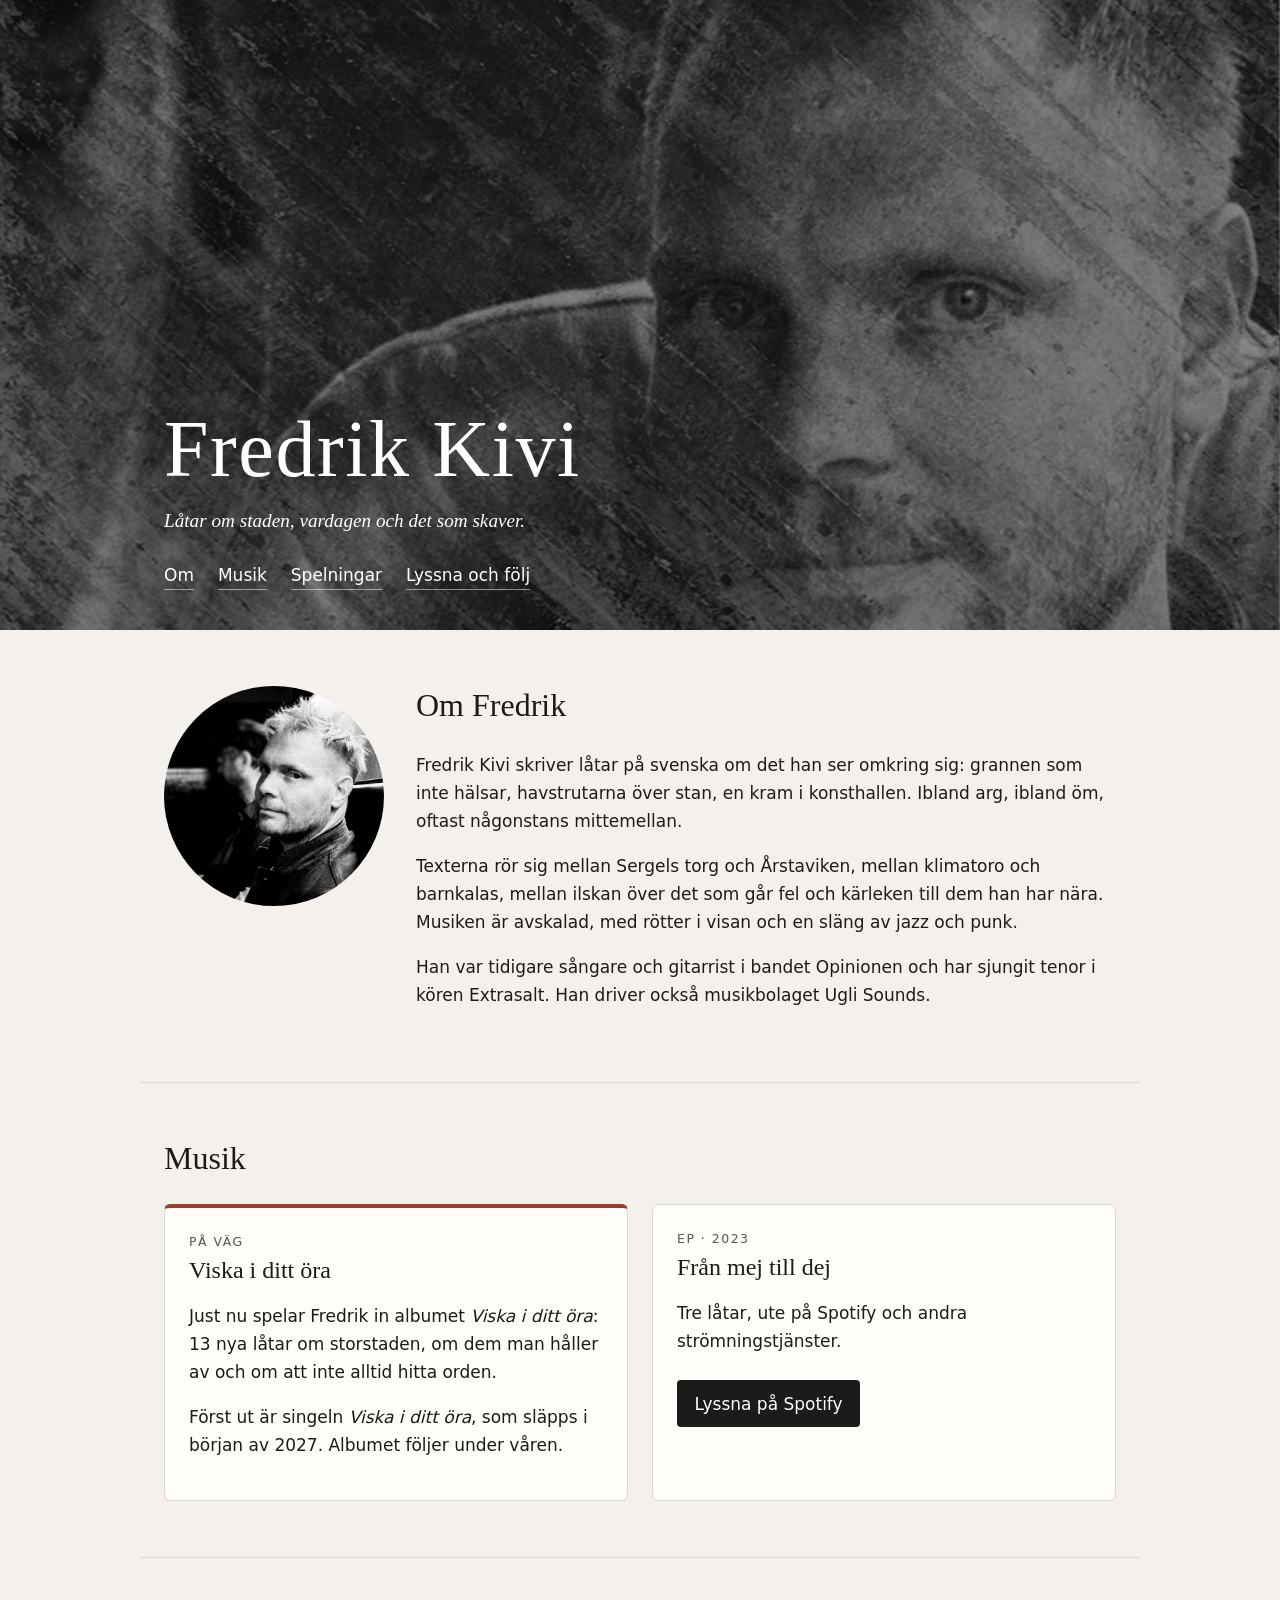
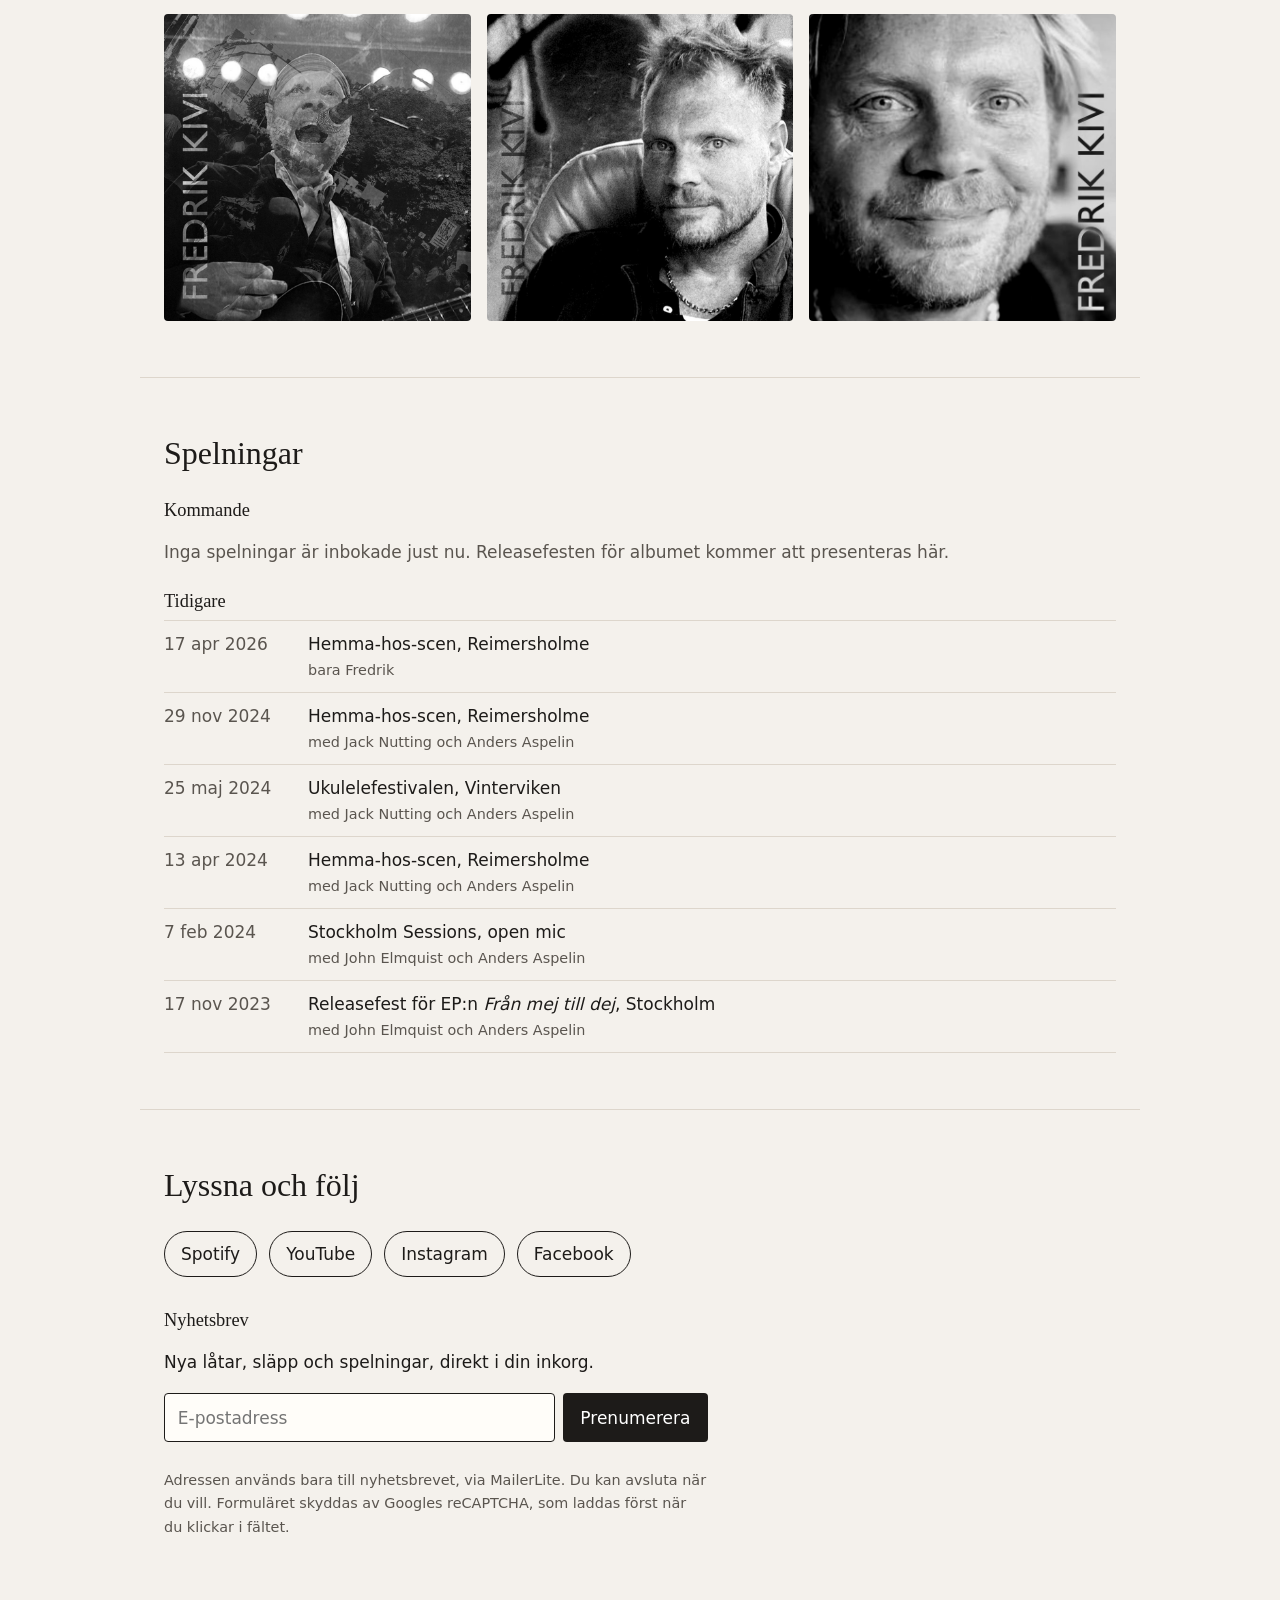
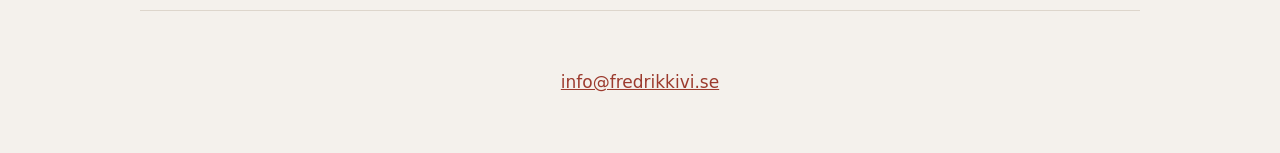
==== commit 92d8ce68: "Text: sångare och gitarrist i Opinionen, stryk 'på svenska' om EP:n Co-Authored-By: Claude Opus 5.5 " ====
--- a/index.html
+++ b/index.html
@@ -37,7 +37,7 @@
         <h2>Om Fredrik</h2>
         <p>Fredrik Kivi skriver låtar på svenska om det han ser omkring sig: grannen som inte hälsar, havstrutarna över stan, en kram i konsthallen. Ibland arg, ibland öm, oftast någonstans mittemellan.</p>
         <p>Texterna rör sig mellan Sergels torg och Årstaviken, mellan klimatoro och barnkalas, mellan ilskan över det som går fel och kärleken till dem han har nära. Musiken är avskalad, med rötter i visan och en släng av jazz och punk.</p>
-        <p>Han var tidigare sångare i bandet Opinionen och har sjungit tenor i kören Extrasalt. Han driver också musikbolaget Ugli Sounds.</p>
+        <p>Han var tidigare sångare och gitarrist i bandet Opinionen och har sjungit tenor i kören Extrasalt. Han driver också musikbolaget Ugli Sounds.</p>
       </div>
     </section>
 
@@ -53,7 +53,7 @@
         <article class="card">
           <p class="card__label">EP · 2023</p>
           <h3>Från mej till dej</h3>
-          <p>Tre låtar på svenska, ute på Spotify och andra strömningstjänster.</p>
+          <p>Tre låtar, ute på Spotify och andra strömningstjänster.</p>
           <a class="button" href="https://open.spotify.com/artist/47bF5fHjrUDraprQSV0ZqG" rel="noopener">Lyssna på Spotify</a>
         </article>
       </div>
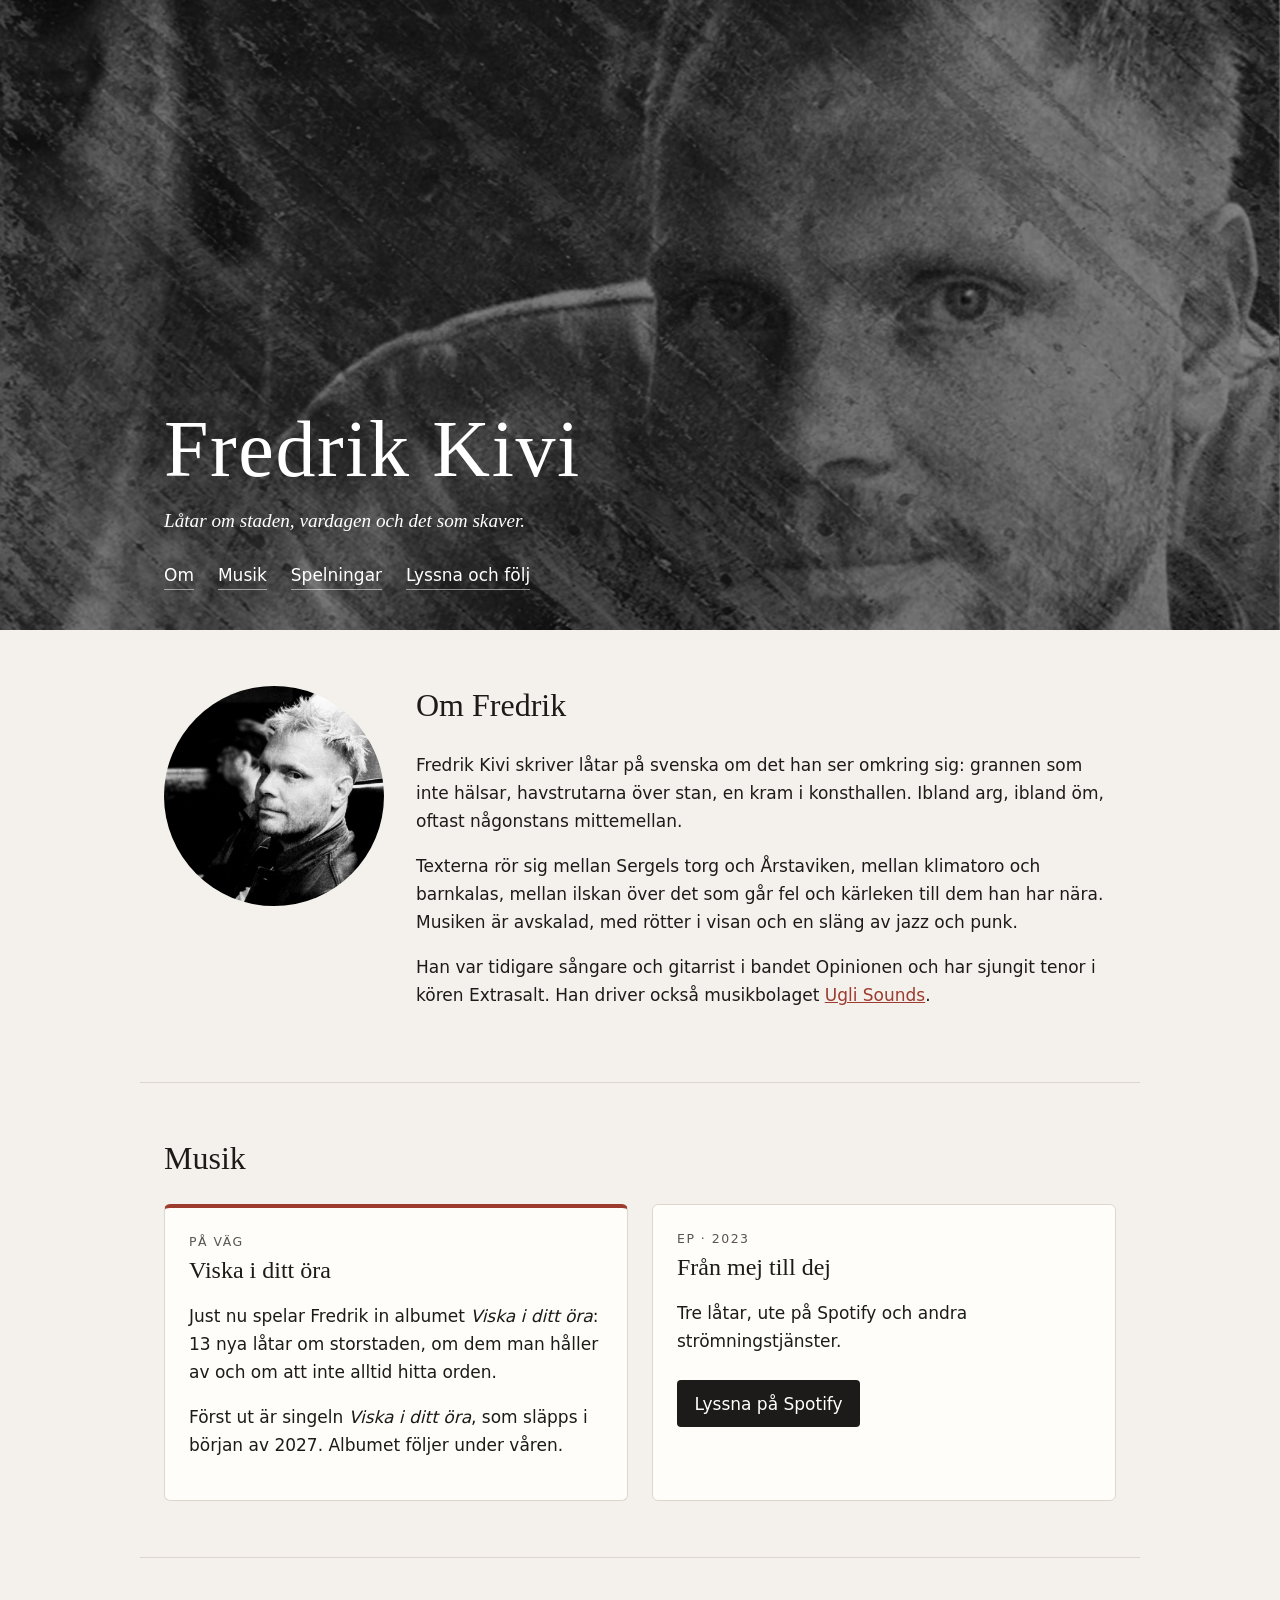
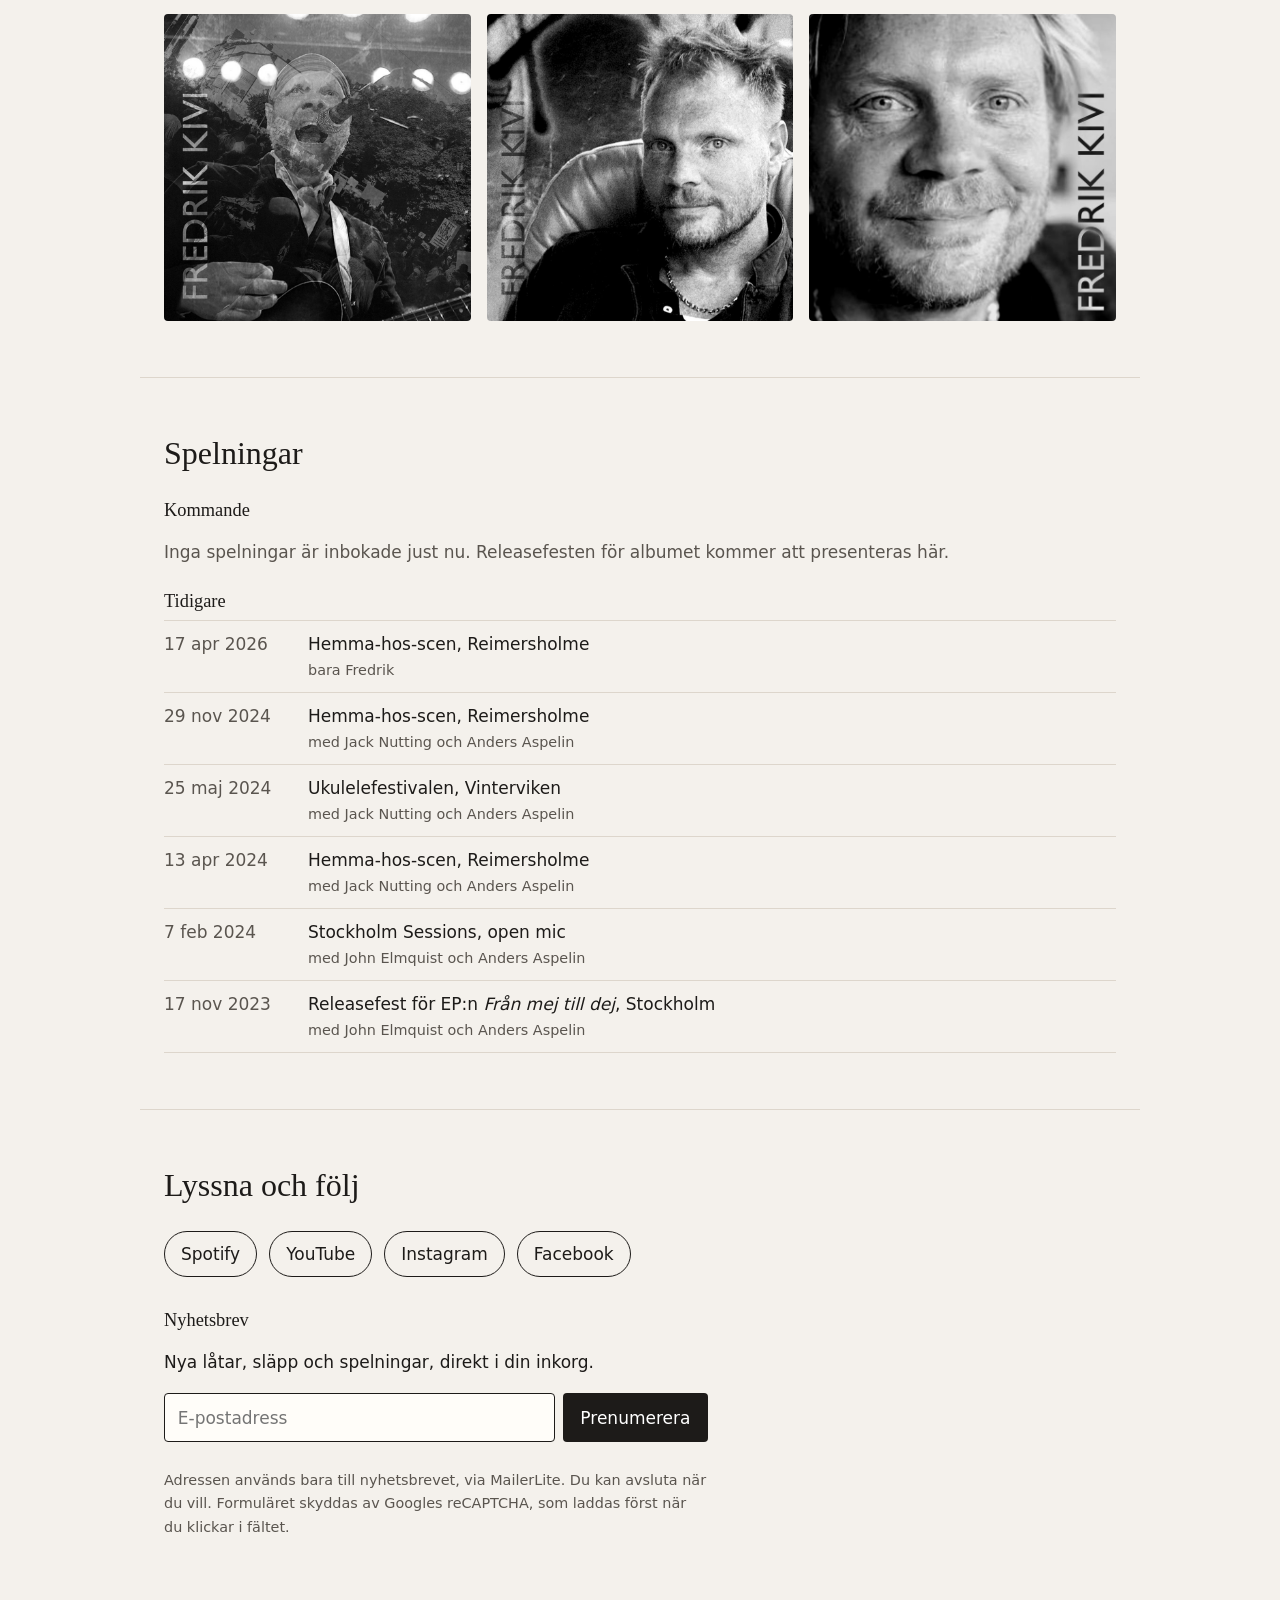
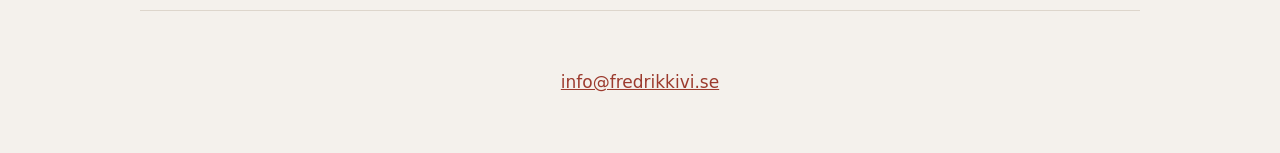
==== commit 7dc9a3e9: "Länka Ugli Sounds till uglisounds.se Co-Authored-By: Claude Opus 5.5 <noreply@anthropic.com> Claude-" ====
--- a/index.html
+++ b/index.html
@@ -37,7 +37,7 @@
         <h2>Om Fredrik</h2>
         <p>Fredrik Kivi skriver låtar på svenska om det han ser omkring sig: grannen som inte hälsar, havstrutarna över stan, en kram i konsthallen. Ibland arg, ibland öm, oftast någonstans mittemellan.</p>
         <p>Texterna rör sig mellan Sergels torg och Årstaviken, mellan klimatoro och barnkalas, mellan ilskan över det som går fel och kärleken till dem han har nära. Musiken är avskalad, med rötter i visan och en släng av jazz och punk.</p>
-        <p>Han var tidigare sångare och gitarrist i bandet Opinionen och har sjungit tenor i kören Extrasalt. Han driver också musikbolaget Ugli Sounds.</p>
+        <p>Han var tidigare sångare och gitarrist i bandet Opinionen och har sjungit tenor i kören Extrasalt. Han driver också musikbolaget <a href="https://www.uglisounds.se">Ugli Sounds</a>.</p>
       </div>
     </section>
 
